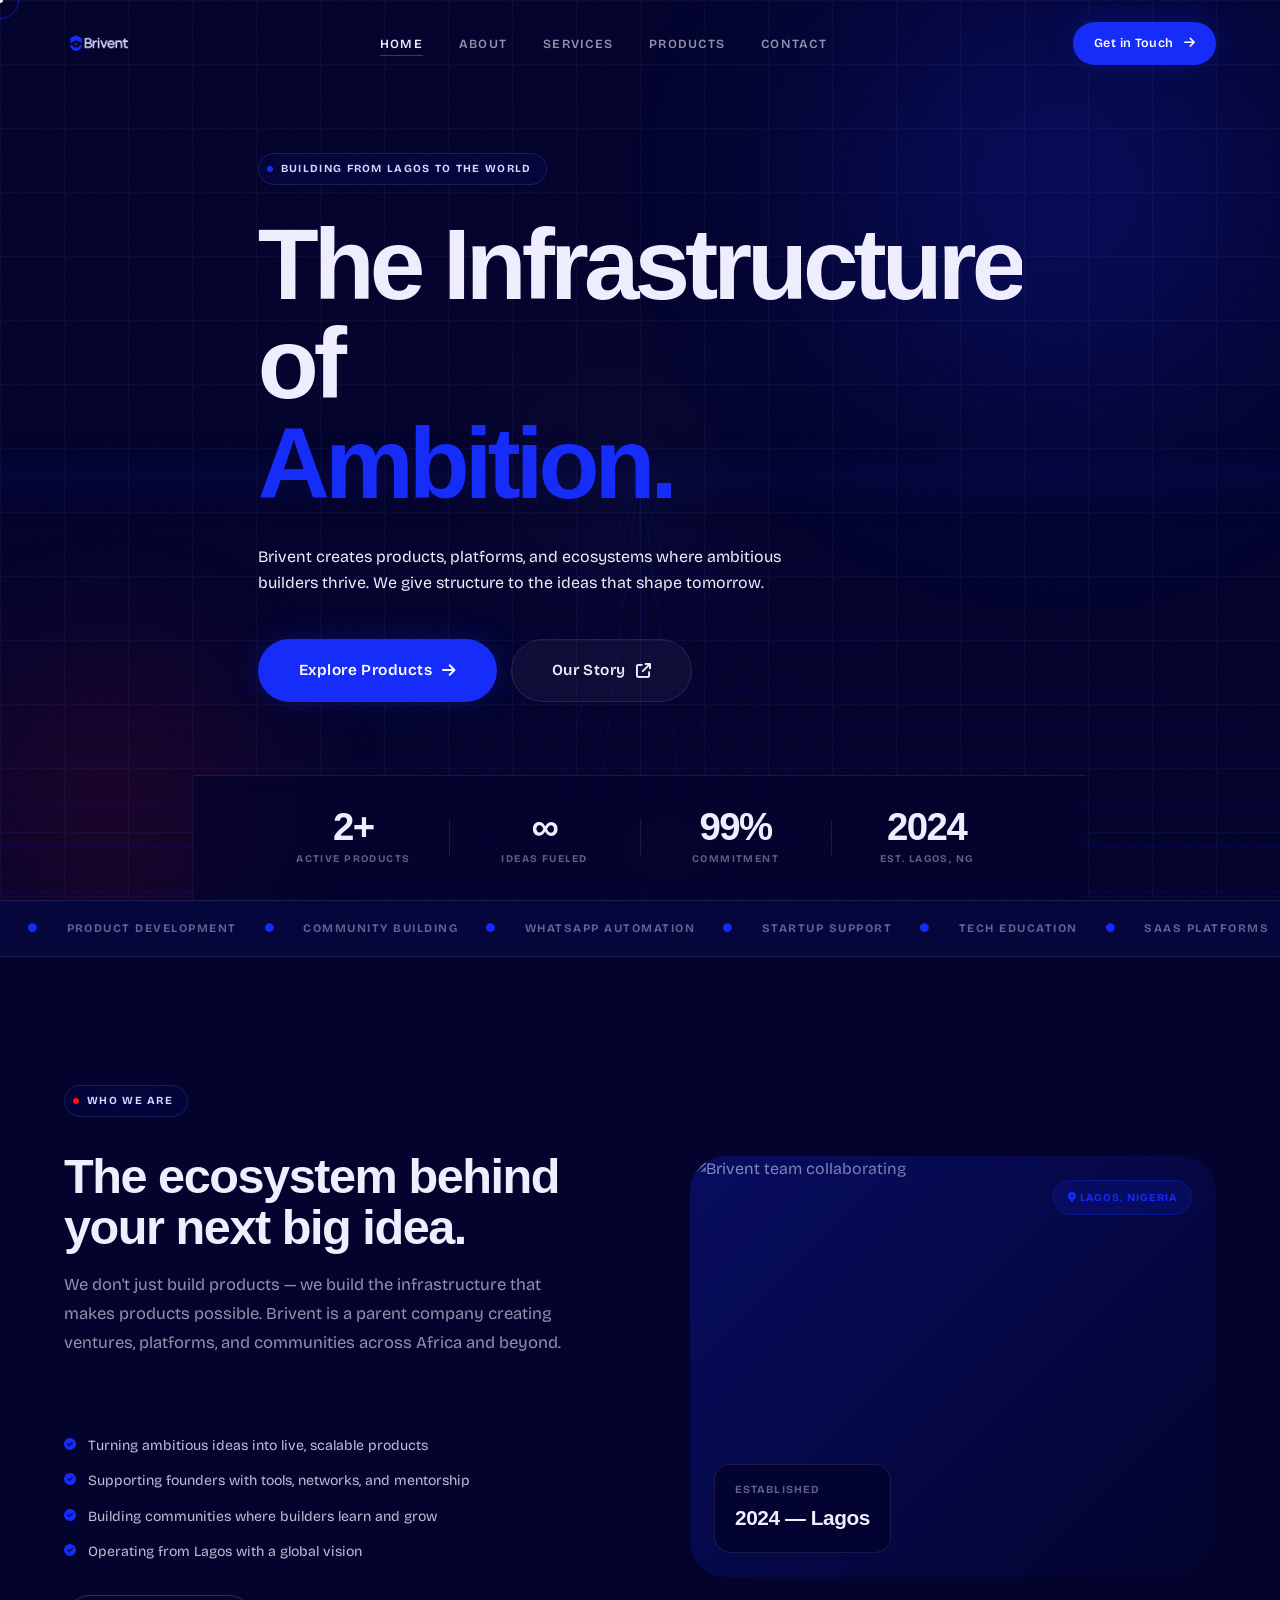
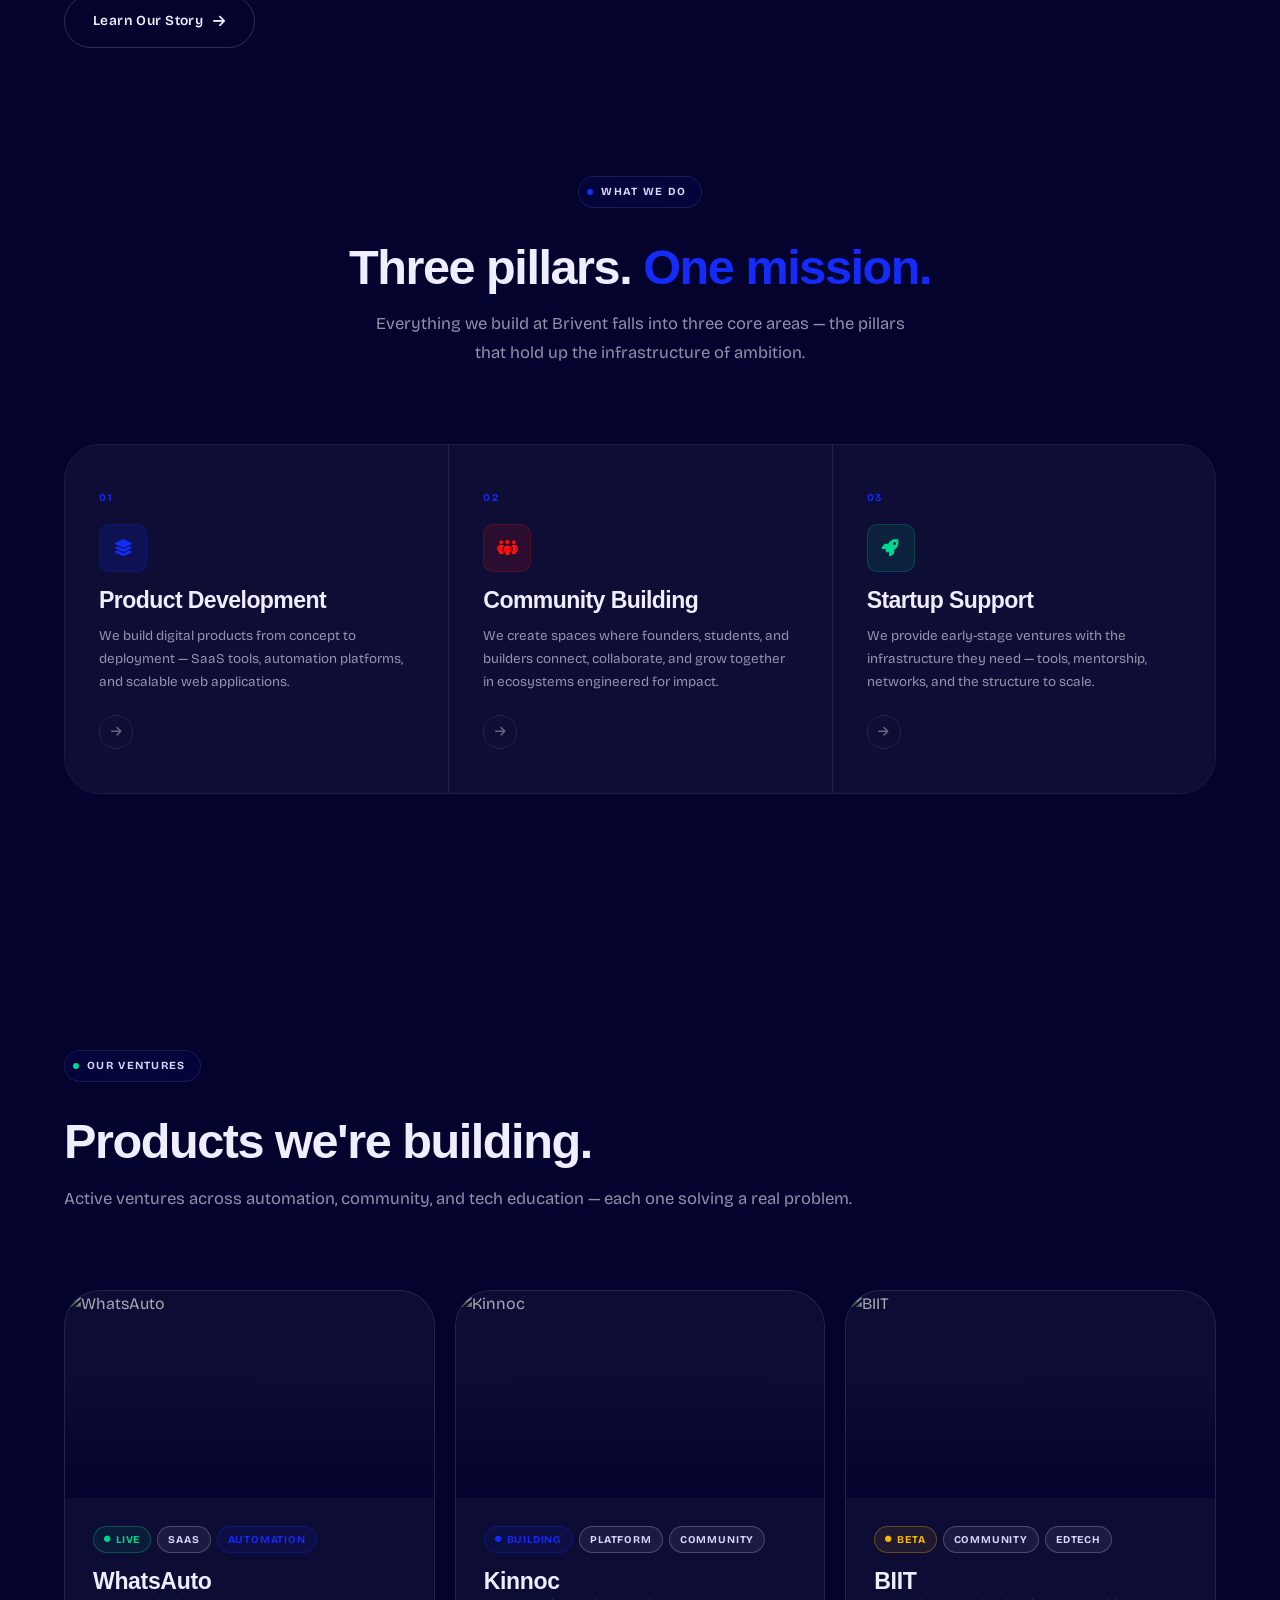
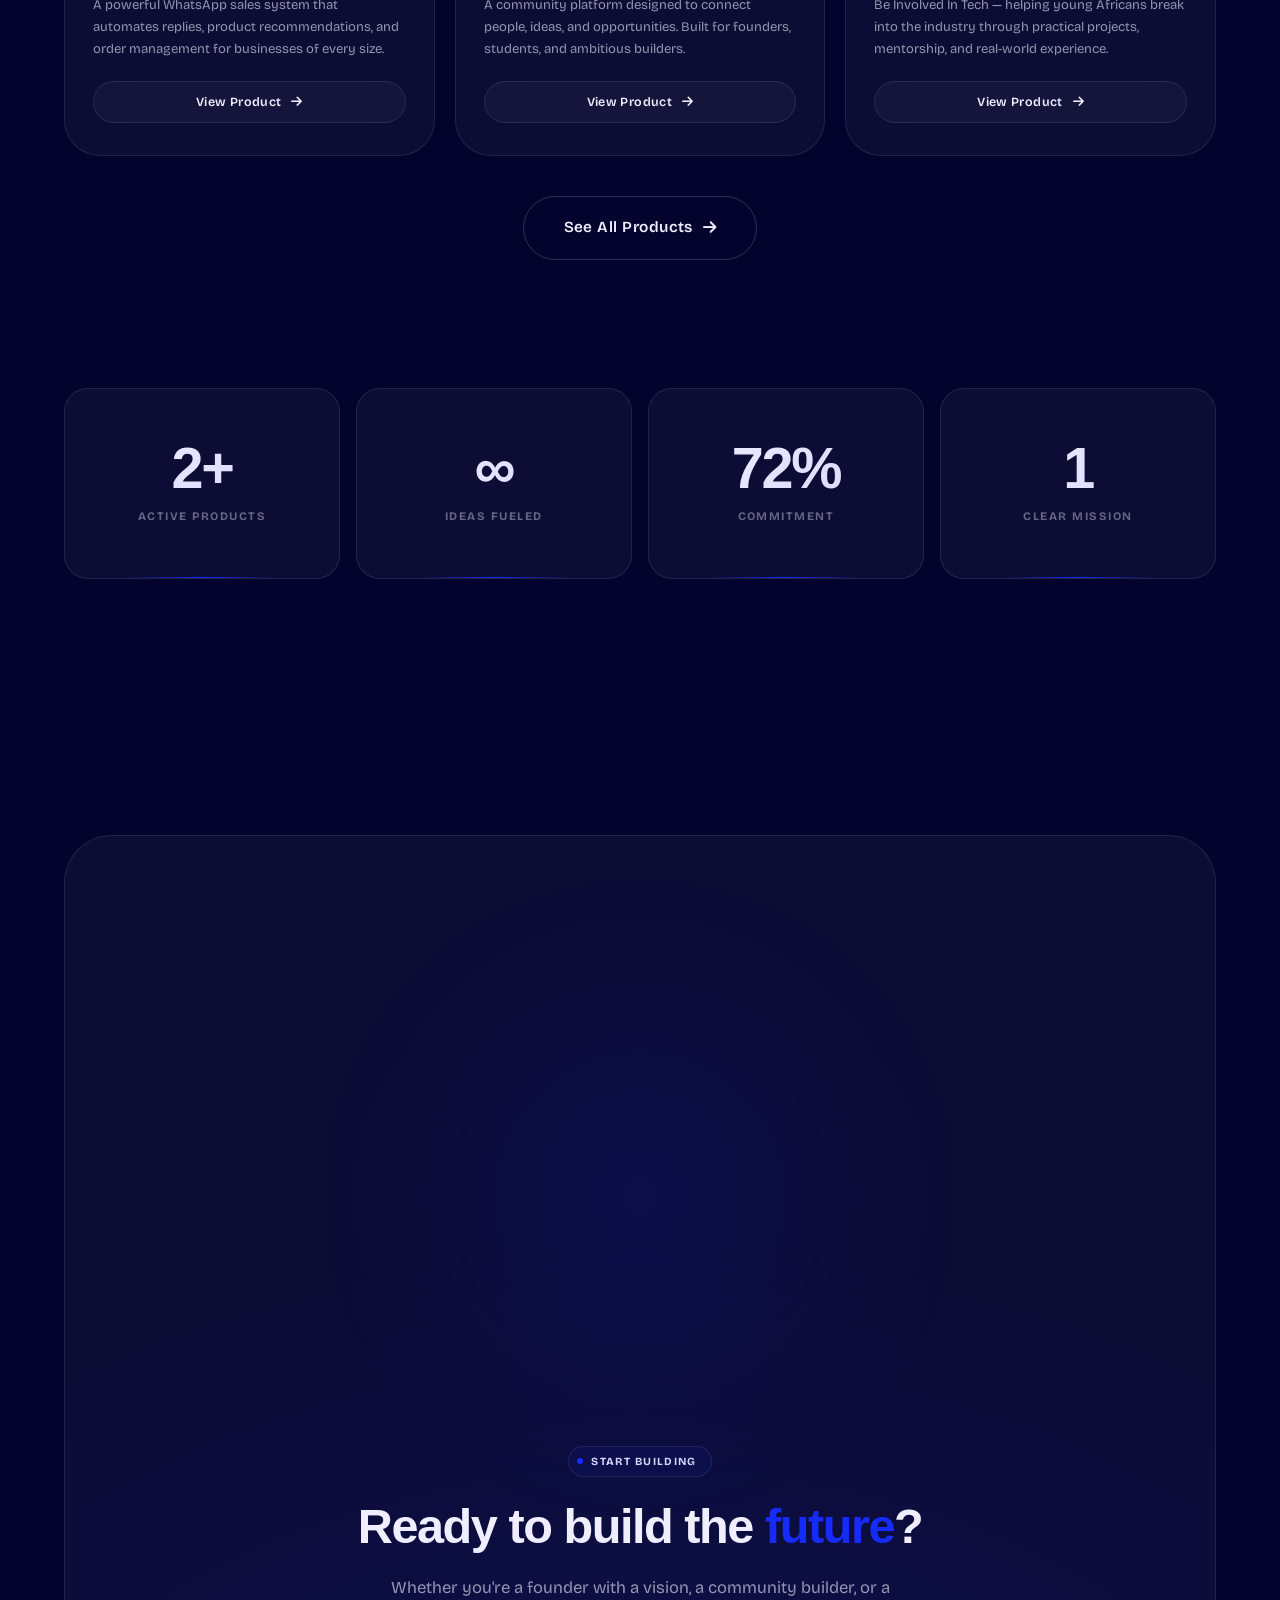
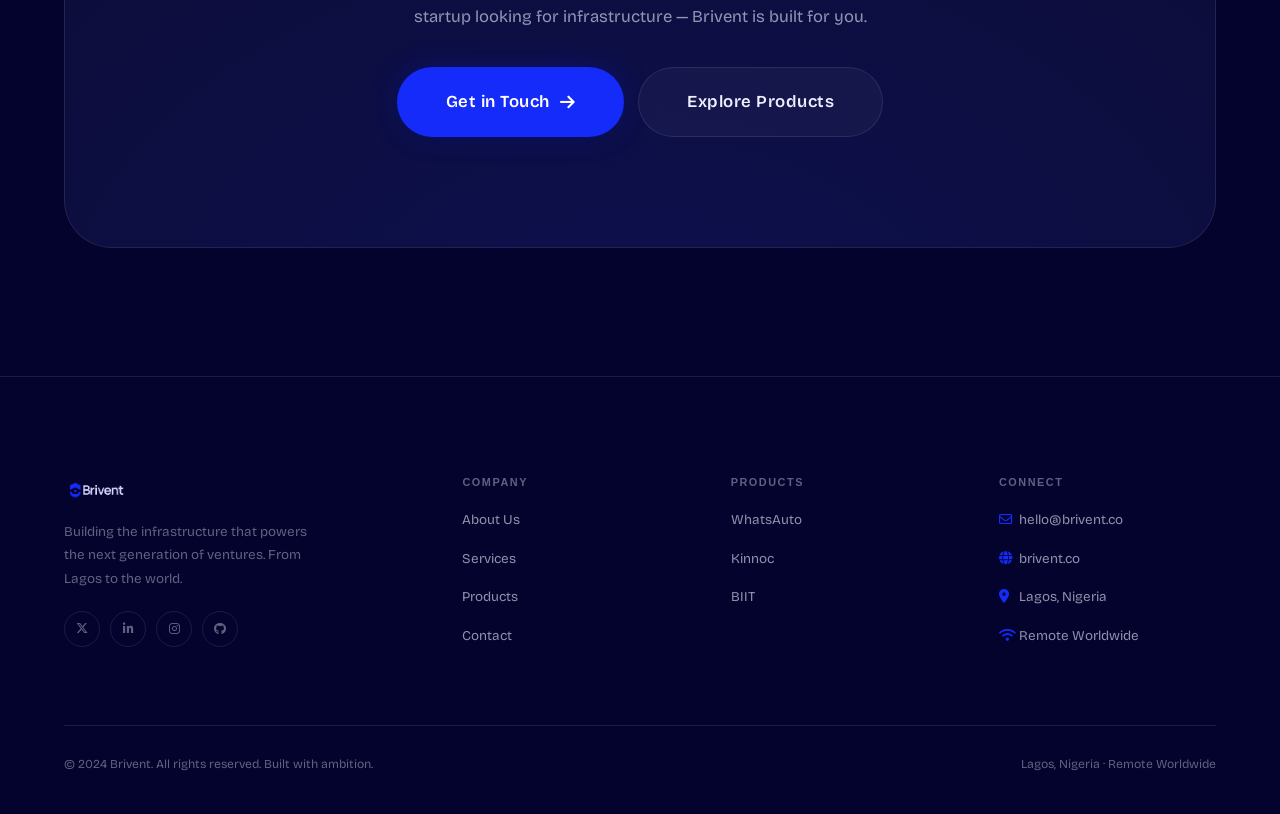
==== index.html @ dfccae7b "first commit" ====
<!DOCTYPE html>
<html lang="en">
<head>
  <meta charset="UTF-8">
  <meta name="viewport" content="width=device-width, initial-scale=1.0">
  <title>Brivent — The Infrastructure of Ambition</title>
  <meta name="description" content="Brivent creates products, platforms, and ecosystems where ambitious builders thrive. From Lagos to the world.">
  <link rel="icon" href="favicon.jpg" type="image/jpeg">
  <link rel="apple-touch-icon" href="brivent.png">
  <link rel="preconnect" href="https://fonts.googleapis.com">
  <link rel="preconnect" href="https://fonts.gstatic.com" crossorigin>
  <link href="https://fonts.googleapis.com/css2?family=Clash+Display:wght@400;500;600;700&family=Bricolage+Grotesque:opsz,wght@12..96,300;400;500;600;700&display=swap" rel="stylesheet">
  <link rel="stylesheet" href="https://cdnjs.cloudflare.com/ajax/libs/font-awesome/6.5.1/css/all.min.css">
  <link rel="stylesheet" href="assets/css/style.css">
  <style>
    /* ── HERO ── */
    .hero {
      min-height: 100svh;
      padding-top: 100px;
      display: grid;
      grid-template-rows: 1fr auto;
      position: relative;
      overflow: hidden;
    }
    .hero__content {
      display: flex;
      flex-direction: column;
      justify-content: center;
      padding-top: 40px;
      padding-bottom: 60px;
      position: relative;
      z-index: 2;
      max-width: 920px;
    }
    .hero__eyebrow { margin-bottom: 30px; }
    .hero__title {
      font-size: clamp(3.2rem, 7.8vw, 9rem);
      font-weight: 700;
      letter-spacing: -.05em;
      line-height: 1.0;
      margin-bottom: 30px;
    }
    .hero__title .line { display: block; overflow: hidden; }
    .hero__title .line span {
      display: block;
      animation: line-in .9s cubic-bezier(.22,1,.36,1) both;
    }
    .hero__title .line:nth-child(1) span { animation-delay: .1s; }
    .hero__title .line:nth-child(2) span { animation-delay: .22s; }
    @keyframes line-in {
      from { transform: translateY(105%); opacity: 0; }
      to   { transform: translateY(0);    opacity: 1; }
    }
    .hero__sub {
      max-width: 540px;
      margin-bottom: 42px;
      animation: f-up .9s cubic-bezier(.22,1,.36,1) .45s both;
    }
    .hero__ctas {
      display: flex;
      align-items: center;
      gap: 14px;
      flex-wrap: wrap;
      animation: f-up .9s cubic-bezier(.22,1,.36,1) .58s both;
    }
    @keyframes f-up {
      from { opacity: 0; transform: translateY(26px); }
      to   { opacity: 1; transform: translateY(0); }
    }
    .hero__stats-bar {
      position: relative; z-index: 2;
      border-top: 1px solid var(--glass-border);
      background: rgba(3,3,45,.55);
      backdrop-filter: blur(22px);
      padding: 28px 0;
      animation: f-up .9s cubic-bezier(.22,1,.36,1) .72s both;
    }
    .h-stats { display: flex; align-items: stretch; }
    .h-stat {
      flex: 1; text-align: center;
      padding: 4px 20px;
      position: relative;
    }
    .h-stat + .h-stat::before {
      content:''; position:absolute; left:0; top:50%;
      transform:translateY(-50%);
      width:1px; height:38px;
      background: var(--glass-border);
    }
    .h-stat-val {
      font-family: var(--font-display);
      font-size: clamp(1.6rem, 3vw, 2.8rem);
      font-weight: 700; letter-spacing:-.04em; line-height:1;
      display: block; color: var(--white-c); margin-bottom:5px;
    }
    .h-stat-lbl {
      font-size:.64rem; letter-spacing:.14em;
      text-transform:uppercase; color:var(--white-40);
      font-weight:700; display:block;
    }
    .hero__scroll {
      position:absolute; bottom:40px; left:50%;
      transform:translateX(-50%);
      z-index:2;
      animation: f-up 1s .9s both;
    }
    /* About split */
    .abt-split {
      display:grid;
      grid-template-columns:1fr 1fr;
      gap:clamp(40px,8vw,100px);
      align-items:center;
    }
    .abt-img {
      position:relative; border-radius:var(--r-xl);
      overflow:hidden; aspect-ratio:4/3.2;
    }
    .abt-img img { width:100%;height:100%;object-fit:cover;filter:brightness(.7) saturate(.75); }
    .abt-img::before {
      content:''; position:absolute;inset:0;
      background:linear-gradient(135deg,rgba(21,43,249,.25),rgba(3,3,45,.5));
      z-index:1;
    }
    .abt-float-card {
      position:absolute;bottom:24px;left:24px;
      background:rgba(3,3,45,.85); backdrop-filter:blur(16px);
      border:1px solid var(--glass-border); border-radius:var(--r-md);
      padding:16px 20px; z-index:2; min-width:170px;
    }
    .abt-float-card p { font-size:.68rem;letter-spacing:.1em;text-transform:uppercase;color:var(--white-40);font-weight:700;margin-bottom:3px; }
    .abt-float-card span { font-family:var(--font-display);font-size:1.3rem;font-weight:700;letter-spacing:-.02em; }
    .abt-tag {
      position:absolute;top:24px;right:24px;
      background:rgba(21,43,249,.14); border:1px solid rgba(21,43,249,.28);
      border-radius:var(--r-pill); padding:8px 14px; z-index:2;
      font-size:.66rem;font-weight:700;letter-spacing:.1em;text-transform:uppercase;
      color:var(--persian); backdrop-filter:blur(12px);
    }
    /* Services strip */
    .svc-strip {
      display:grid;grid-template-columns:repeat(3,1fr);
      border:1px solid var(--glass-border); border-radius:var(--r-xl); overflow:hidden;
    }
    .svc-tile {
      padding:clamp(28px,4vw,44px) clamp(22px,3vw,34px);
      background:var(--glass-w); position:relative;
      transition:background var(--t-med); overflow:hidden;
    }
    .svc-tile + .svc-tile { border-left:1px solid var(--glass-border); }
    .svc-tile:hover { background:rgba(21,43,249,.06); }
    .svc-tile__n {
      font-size:.65rem;font-weight:700;letter-spacing:.15em;text-transform:uppercase;
      color:var(--persian); margin-bottom:18px; display:block;
    }
    .svc-tile h3 { font-size:clamp(1.1rem,1.8vw,1.5rem); margin-bottom:12px; }
    .svc-tile p  { font-size:.84rem;color:var(--white-60);line-height:1.7; }
    .svc-arr {
      display:inline-flex; align-items:center; justify-content:center;
      width:34px;height:34px; border-radius:50%;
      border:1px solid var(--glass-border); color:var(--white-40);
      font-size:.75rem; margin-top:22px;
      transition:all var(--t-med) var(--ease);
    }
    .svc-tile:hover .svc-arr { border-color:var(--persian);color:var(--persian);transform:rotate(-45deg); }
    /* Products grid */
    .prod-grid { display:grid;grid-template-columns:repeat(3,1fr);gap:20px; }
    /* Numbers */
    .nums-row { display:grid;grid-template-columns:repeat(4,1fr);gap:16px; }
    /* CTA wrap */
    .cta-box {
      text-align:center;
      padding:clamp(60px,9vw,110px) clamp(20px,5vw,60px);
      border-radius:var(--r-2xl);
      background:var(--glass-w); border:1px solid var(--glass-border);
      position:relative; overflow:hidden;
    }
    .cta-box::before {
      content:''; position:absolute;inset:0;
      background:radial-gradient(ellipse 90% 70% at 50% 110%,rgba(21,43,249,.13),transparent);
      z-index:0;
    }
    .cta-box > * { position:relative;z-index:1; }
    .cta-btns { display:flex;align-items:center;justify-content:center;gap:14px;flex-wrap:wrap;margin-top:36px; }
    @media (max-width:1024px){
      .abt-split{grid-template-columns:1fr}
      .svc-strip{grid-template-columns:1fr;border-radius:var(--r-lg)}
      .svc-tile+.svc-tile{border-left:none;border-top:1px solid var(--glass-border)}
      .prod-grid{grid-template-columns:1fr}
      .nums-row{grid-template-columns:repeat(2,1fr)}
    }
    @media (max-width:768px){
      .h-stats{flex-wrap:wrap;gap:20px}
      .h-stat{flex:1 0 40%}
      .h-stat+.h-stat::before{display:none}
    }
    @media (max-width:480px){
      .nums-row{grid-template-columns:1fr}
    }
  </style>
</head>
<body>

<div class="cur-dot" id="curDot"></div>
<div class="cur-ring" id="curRing"></div>

<div class="loader" id="loader">
  <div class="loader__logo"><img src="brivent.png" alt="Brivent"></div>
  <div class="loader__bar"></div>
</div>

<!-- NAV -->
<nav class="nav" id="nav">
  <div class="container">
    <div class="nav__inner">
      <a href="index.html" class="nav__logo"><img src="brivent.png" alt="Brivent"></a>
      <ul class="nav__links">
        <li><a href="index.html"    class="nav__link">Home</a></li>
        <li><a href="about.html"    class="nav__link">About</a></li>
        <li><a href="services.html" class="nav__link">Services</a></li>
        <li><a href="products.html" class="nav__link">Products</a></li>
        <li><a href="contact.html"  class="nav__link">Contact</a></li>
      </ul>
      <div class="nav__actions">
        <a href="contact.html" class="btn btn-primary btn-sm" data-mag>Get in Touch <i class="fa-solid fa-arrow-right"></i></a>
        <button class="nav__burger" id="burger" aria-label="Open menu"><span></span><span></span><span></span></button>
      </div>
    </div>
  </div>
</nav>

<!-- MOBILE MENU -->
<div class="m-menu" id="mMenu">
  <ul class="m-menu__links">
    <li><a href="index.html"    class="m-menu__link">Home</a></li>
    <li><a href="about.html"    class="m-menu__link">About</a></li>
    <li><a href="services.html" class="m-menu__link">Services</a></li>
    <li><a href="products.html" class="m-menu__link">Products</a></li>
    <li><a href="contact.html"  class="m-menu__link">Contact</a></li>
  </ul>
  <p class="m-menu__foot">&copy; 2024 Brivent &mdash; Lagos, Nigeria</p>
</div>

<!-- ══ HERO ══ -->
<section class="hero">
  <canvas id="gridCanvas" class="hero__canvas" aria-hidden="true"></canvas>
  <div class="orb orb-blue"  style="width:700px;height:700px;top:-18%;right:-10%;opacity:.6" aria-hidden="true"></div>
  <div class="orb orb-red"   style="width:420px;height:420px;bottom:-12%;left:-8%;opacity:.45" aria-hidden="true"></div>
  <div class="orb orb-chalk" style="width:260px;height:260px;top:38%;left:38%;opacity:.35" aria-hidden="true"></div>
  <div class="grid-ovr" aria-hidden="true"></div>

  <div class="container hero__content">
    <div class="hero__eyebrow">
      <span class="badge"><span class="bdot"></span> Building From Lagos to the World</span>
    </div>
    <h1 class="hero__title">
      <span class="line"><span>The Infrastructure</span></span>
      <span class="line"><span>of <span style="color:var(--persian)">Ambition.</span></span></span>
    </h1>
    <p class="body-lg hero__sub">
      Brivent creates products, platforms, and ecosystems where ambitious builders thrive. We give structure to the ideas that shape tomorrow.
    </p>
    <div class="hero__ctas">
      <a href="products.html" class="btn btn-primary btn-lg" data-mag>Explore Products <i class="fa-solid fa-arrow-right"></i></a>
      <a href="about.html"    class="btn btn-glass btn-lg"   data-mag>Our Story <i class="fa-solid fa-arrow-up-right-from-square"></i></a>
    </div>
  </div>

  <div class="hero__scroll"><div class="scroll-ind"><span>Scroll</span><i class="fa-solid fa-arrow-down"></i></div></div>

  <div class="hero__stats-bar">
    <div class="container">
      <div class="h-stats">
        <div class="h-stat">
          <span class="h-stat-val" data-count="3" data-suffix="+">3+</span>
          <span class="h-stat-lbl">Active Products</span>
        </div>
        <div class="h-stat">
          <span class="h-stat-val">&infin;</span>
          <span class="h-stat-lbl">Ideas Fueled</span>
        </div>
        <div class="h-stat">
          <span class="h-stat-val" data-count="100" data-suffix="%">100%</span>
          <span class="h-stat-lbl">Commitment</span>
        </div>
        <div class="h-stat">
          <span class="h-stat-val">2024</span>
          <span class="h-stat-lbl">Est. Lagos, NG</span>
        </div>
      </div>
    </div>
  </div>
</section>

<!-- ══ MARQUEE ══ -->
<div class="marquee" aria-hidden="true">
  <div class="marquee__track">
    <div class="marquee__item"><i class="fa-solid fa-circle"></i> Product Development <i class="fa-solid fa-circle"></i> Community Building <i class="fa-solid fa-circle"></i> WhatsApp Automation <i class="fa-solid fa-circle"></i> Startup Support <i class="fa-solid fa-circle"></i> Tech Education <i class="fa-solid fa-circle"></i> SaaS Platforms <i class="fa-solid fa-circle"></i> Ecosystem Design <i class="fa-solid fa-circle"></i> African Innovation <i class="fa-solid fa-circle"></i> Scalable Systems</div>
    <div class="marquee__item"><i class="fa-solid fa-circle"></i> Product Development <i class="fa-solid fa-circle"></i> Community Building <i class="fa-solid fa-circle"></i> WhatsApp Automation <i class="fa-solid fa-circle"></i> Startup Support <i class="fa-solid fa-circle"></i> Tech Education <i class="fa-solid fa-circle"></i> SaaS Platforms <i class="fa-solid fa-circle"></i> Ecosystem Design <i class="fa-solid fa-circle"></i> African Innovation <i class="fa-solid fa-circle"></i> Scalable Systems</div>
  </div>
</div>

<!-- ══ ABOUT TEASER ══ -->
<section class="sec">
  <div class="container">
    <div class="abt-split">
      <div>
        <div class="sec-hd" data-reveal="up">
          <span class="badge"><span class="bdot red"></span> Who We Are</span>
          <h2 class="d-md mt-16">The ecosystem behind your next big idea.</h2>
          <p class="lead mt-16">We don't just build products — we build the infrastructure that makes products possible. Brivent is a parent company creating ventures, platforms, and communities across Africa and beyond.</p>
        </div>
        <ul class="checklist" data-reveal="up" data-d="2">
          <li><i class="fa-solid fa-circle-check"></i> Turning ambitious ideas into live, scalable products</li>
          <li><i class="fa-solid fa-circle-check"></i> Supporting founders with tools, networks, and mentorship</li>
          <li><i class="fa-solid fa-circle-check"></i> Building communities where builders learn and grow</li>
          <li><i class="fa-solid fa-circle-check"></i> Operating from Lagos with a global vision</li>
        </ul>
        <div class="mt-32" data-reveal="up" data-d="3">
          <a href="about.html" class="btn btn-outline" data-mag>Learn Our Story <i class="fa-solid fa-arrow-right"></i></a>
        </div>
      </div>
      <div class="abt-img" data-reveal="left" data-d="2">
        <img src="https://images.unsplash.com/photo-1522071820081-009f0129c71c?w=900&q=80" alt="Brivent team collaborating" loading="lazy">
        <div class="abt-float-card">
          <p>Established</p>
          <span>2024 &mdash; Lagos</span>
        </div>
        <div class="abt-tag"><i class="fa-solid fa-location-dot"></i> Lagos, Nigeria</div>
      </div>
    </div>
  </div>
</section>

<!-- ══ SERVICES ══ -->
<section class="sec" style="padding-top:0">
  <div class="container">
    <div class="sec-hd ctr" data-reveal="up">
      <span class="badge"><span class="bdot"></span> What We Do</span>
      <h2 class="d-md mt-16">Three pillars. <span class="text-blue">One mission.</span></h2>
      <p class="lead mt-16">Everything we build at Brivent falls into three core areas — the pillars that hold up the infrastructure of ambition.</p>
    </div>
    <div class="svc-strip" data-reveal="up" data-d="2">
      <div class="svc-tile">
        <span class="svc-tile__n">01</span>
        <div class="card-ico mb-16"><i class="fa-solid fa-layer-group"></i></div>
        <h3>Product Development</h3>
        <p>We build digital products from concept to deployment — SaaS tools, automation platforms, and scalable web applications.</p>
        <a href="services.html" class="svc-arr" aria-label="Product Development"><i class="fa-solid fa-arrow-right"></i></a>
      </div>
      <div class="svc-tile">
        <span class="svc-tile__n">02</span>
        <div class="card-ico red mb-16"><i class="fa-solid fa-people-group"></i></div>
        <h3>Community Building</h3>
        <p>We create spaces where founders, students, and builders connect, collaborate, and grow together in ecosystems engineered for impact.</p>
        <a href="services.html" class="svc-arr" aria-label="Community Building"><i class="fa-solid fa-arrow-right"></i></a>
      </div>
      <div class="svc-tile">
        <span class="svc-tile__n">03</span>
        <div class="card-ico green mb-16"><i class="fa-solid fa-rocket"></i></div>
        <h3>Startup Support</h3>
        <p>We provide early-stage ventures with the infrastructure they need — tools, mentorship, networks, and the structure to scale.</p>
        <a href="services.html" class="svc-arr" aria-label="Startup Support"><i class="fa-solid fa-arrow-right"></i></a>
      </div>
    </div>
  </div>
</section>

<!-- ══ PRODUCTS ══ -->
<section class="sec">
  <div class="container">
    <div class="sec-hd" data-reveal="up">
      <span class="badge"><span class="bdot green"></span> Our Ventures</span>
      <h2 class="d-md mt-16">Products we're building.</h2>
      <p class="lead mt-16">Active ventures across automation, community, and tech education — each one solving a real problem.</p>
    </div>
    <div class="prod-grid">
      <div class="p-card" data-reveal="up" data-d="1" data-tilt>
        <div class="p-card__inner">
          <div class="p-card__img">
            <img src="https://images.unsplash.com/photo-1611746872915-64382b5c76da?w=800&q=80" alt="WhatsAuto" loading="lazy">
          </div>
          <div class="p-card__body">
            <div class="tags mb-16">
              <span class="tag tag-green"><i class="fa-solid fa-circle" style="font-size:.4rem"></i> Live</span>
              <span class="tag tag-chalk">SaaS</span>
              <span class="tag tag-blue">Automation</span>
            </div>
            <h3 class="d-xs mb-12">WhatsAuto</h3>
            <p class="small" style="color:var(--white-60);line-height:1.7;">A powerful WhatsApp sales system that automates replies, product recommendations, and order management for businesses of every size.</p>
            <a href="products.html" class="btn btn-glass btn-sm mt-20" style="width:100%;justify-content:center">View Product <i class="fa-solid fa-arrow-right"></i></a>
          </div>
        </div>
      </div>
      <div class="p-card" data-reveal="up" data-d="2" data-tilt>
        <div class="p-card__inner">
          <div class="p-card__img">
            <img src="https://images.unsplash.com/photo-1529156069898-49953e39b3ac?w=800&q=80" alt="Kinnoc" loading="lazy">
          </div>
          <div class="p-card__body">
            <div class="tags mb-16">
              <span class="tag tag-blue"><i class="fa-solid fa-circle" style="font-size:.4rem"></i> Building</span>
              <span class="tag tag-chalk">Platform</span>
              <span class="tag tag-chalk">Community</span>
            </div>
            <h3 class="d-xs mb-12">Kinnoc</h3>
            <p class="small" style="color:var(--white-60);line-height:1.7;">A community platform designed to connect people, ideas, and opportunities. Built for founders, students, and ambitious builders.</p>
            <a href="products.html" class="btn btn-glass btn-sm mt-20" style="width:100%;justify-content:center">View Product <i class="fa-solid fa-arrow-right"></i></a>
          </div>
        </div>
      </div>
      <div class="p-card" data-reveal="up" data-d="3" data-tilt>
        <div class="p-card__inner">
          <div class="p-card__img">
            <img src="https://images.unsplash.com/photo-1517245386807-bb43f82c33c4?w=800&q=80" alt="BIIT" loading="lazy">
          </div>
          <div class="p-card__body">
            <div class="tags mb-16">
              <span class="tag tag-amber"><i class="fa-solid fa-circle" style="font-size:.4rem"></i> Beta</span>
              <span class="tag tag-chalk">Community</span>
              <span class="tag tag-chalk">EdTech</span>
            </div>
            <h3 class="d-xs mb-12">BIIT</h3>
            <p class="small" style="color:var(--white-60);line-height:1.7;">Be Involved In Tech — helping young Africans break into the industry through practical projects, mentorship, and real-world experience.</p>
            <a href="products.html" class="btn btn-glass btn-sm mt-20" style="width:100%;justify-content:center">View Product <i class="fa-solid fa-arrow-right"></i></a>
          </div>
        </div>
      </div>
    </div>
    <div class="text-center mt-40" data-reveal="up">
      <a href="products.html" class="btn btn-outline btn-lg" data-mag>See All Products <i class="fa-solid fa-arrow-right"></i></a>
    </div>
  </div>
</section>

<!-- ══ NUMBERS ══ -->
<section class="sec" style="padding-top:0">
  <div class="container">
    <div class="nums-row">
      <div class="stat-card" data-reveal="up" data-d="1"><div class="stat-val" data-count="3" data-suffix="+">3+</div><div class="stat-lbl">Active Products</div></div>
      <div class="stat-card" data-reveal="up" data-d="2"><div class="stat-val">&infin;</div><div class="stat-lbl">Ideas Fueled</div></div>
      <div class="stat-card" data-reveal="up" data-d="3"><div class="stat-val" data-count="100" data-suffix="%">100%</div><div class="stat-lbl">Commitment</div></div>
      <div class="stat-card" data-reveal="up" data-d="4"><div class="stat-val">1</div><div class="stat-lbl">Clear Mission</div></div>
    </div>
  </div>
</section>

<!-- ══ CTA ══ -->
<section class="sec">
  <div class="container">
    <div class="cta-box" data-reveal="scale">
      <div class="orb orb-blue" style="width:500px;height:500px;top:-60%;left:50%;transform:translateX(-50%);opacity:.35" aria-hidden="true"></div>
      <span class="badge" style="margin-bottom:24px"><span class="bdot"></span> Start Building</span>
      <h2 class="d-md" style="margin-bottom:20px">Ready to build the <span class="text-blue">future</span>?</h2>
      <p class="lead" style="max-width:500px;margin:0 auto">Whether you're a founder with a vision, a community builder, or a startup looking for infrastructure — Brivent is built for you.</p>
      <div class="cta-btns">
        <a href="contact.html" class="btn btn-primary btn-xl" data-mag>Get in Touch <i class="fa-solid fa-arrow-right"></i></a>
        <a href="products.html" class="btn btn-glass btn-xl" data-mag>Explore Products</a>
      </div>
    </div>
  </div>
</section>

<!-- ══ FOOTER ══ -->
<footer class="footer">
  <div class="container">
    <div class="footer__grid">
      <div class="footer__brand">
        <img src="brivent.png" alt="Brivent">
        <p>Building the infrastructure that powers the next generation of ventures. From Lagos to the world.</p>
        <div class="footer__socials">
          <a href="#" class="soc-btn" aria-label="X"><i class="fa-brands fa-x-twitter"></i></a>
          <a href="#" class="soc-btn" aria-label="LinkedIn"><i class="fa-brands fa-linkedin-in"></i></a>
          <a href="#" class="soc-btn" aria-label="Instagram"><i class="fa-brands fa-instagram"></i></a>
          <a href="#" class="soc-btn" aria-label="GitHub"><i class="fa-brands fa-github"></i></a>
        </div>
      </div>
      <div class="footer__col">
        <h6>Company</h6>
        <ul class="footer__links">
          <li><a href="about.html">About Us</a></li>
          <li><a href="services.html">Services</a></li>
          <li><a href="products.html">Products</a></li>
          <li><a href="contact.html">Contact</a></li>
        </ul>
      </div>
      <div class="footer__col">
        <h6>Products</h6>
        <ul class="footer__links">
          <li><a href="products.html">WhatsAuto</a></li>
          <li><a href="products.html">Kinnoc</a></li>
          <li><a href="products.html">BIIT</a></li>
        </ul>
      </div>
      <div class="footer__col">
        <h6>Connect</h6>
        <ul class="footer__links">
          <li><a href="mailto:hello@brivent.co"><i class="fa-regular fa-envelope" style="width:14px;color:var(--persian)"></i>&nbsp; hello@brivent.co</a></li>
          <li><a href="#"><i class="fa-solid fa-globe" style="width:14px;color:var(--persian)"></i>&nbsp; brivent.co</a></li>
          <li><a href="#"><i class="fa-solid fa-location-dot" style="width:14px;color:var(--persian)"></i>&nbsp; Lagos, Nigeria</a></li>
          <li><a href="#"><i class="fa-solid fa-wifi" style="width:14px;color:var(--persian)"></i>&nbsp; Remote Worldwide</a></li>
        </ul>
      </div>
    </div>
    <div class="footer__bar">
      <p>&copy; 2024 Brivent. All rights reserved. Built with ambition.</p>
      <p>Lagos, Nigeria &middot; Remote Worldwide</p>
    </div>
  </div>
</footer>

<script src="assets/js/main.js"></script>
</body>
</html>
---- assets/css/style.css ----
/* ═══════════════════════════════════════════════════
   BRIVENT — GLOBAL STYLESHEET
   The Infrastructure of Ambition
═══════════════════════════════════════════════════ */

/* ─── RESET ─── */
*, *::before, *::after { box-sizing: border-box; margin: 0; padding: 0; }
html { scroll-behavior: smooth; font-size: 16px; }
img { max-width: 100%; display: block; }
a { text-decoration: none; color: inherit; }
button { border: none; background: none; cursor: pointer; font-family: inherit; }
ul { list-style: none; }
input, textarea, select { font-family: inherit; }

/* ─── DESIGN TOKENS ─── */
:root {
  --deep:          #03032d;
  --deep-2:        #06053d;
  --deep-3:        #0a0850;
  --persian:       #152bf9;
  --persian-dim:   rgba(21,43,249,.15);
  --persian-glow:  rgba(21,43,249,.35);
  --flamingo:      #ff110b;
  --flamingo-dim:  rgba(255,17,11,.12);
  --chalk:         #d7d7ff;
  --white-c:       #efeeff;
  --white-80:      rgba(239,238,255,.80);
  --white-60:      rgba(239,238,255,.60);
  --white-40:      rgba(239,238,255,.40);
  --white-20:      rgba(239,238,255,.20);
  --white-10:      rgba(239,238,255,.10);
  --white-06:      rgba(239,238,255,.06);
  --white-03:      rgba(239,238,255,.03);
  --glass-b:       rgba(21,43,249,.07);
  --glass-w:       rgba(239,238,255,.04);
  --glass-border:  rgba(215,215,255,.11);
  --glass-border-2:rgba(215,215,255,.20);

  --font-display: 'Clash Display', sans-serif;
  --font-body:    'Bricolage Grotesque', sans-serif;

  --sec: clamp(80px, 10vw, 140px);
  --wrap: 1380px;
  --pad: clamp(20px, 5vw, 64px);

  --r-xs: 6px;
  --r-sm: 10px;
  --r-md: 16px;
  --r-lg: 24px;
  --r-xl: 36px;
  --r-2xl: 48px;
  --r-pill: 999px;

  --ease: cubic-bezier(.22,1,.36,1);
  --ease-io: cubic-bezier(.65,0,.35,1);
  --t-fast: .18s;
  --t-med:  .38s;
  --t-slow: .65s;
  --t-xl:   1.0s;
}

/* ─── BASE ─── */
body {
  background: var(--deep);
  color: var(--white-c);
  font-family: var(--font-body);
  line-height: 1.65;
  overflow-x: hidden;
  -webkit-font-smoothing: antialiased;
  -moz-osx-font-smoothing: grayscale;
}

/* Noise texture overlay */
body::after {
  content: '';
  position: fixed;
  inset: 0;
  background-image: url("data:image/svg+xml,%3Csvg viewBox='0 0 512 512' xmlns='http://www.w3.org/2000/svg'%3E%3Cfilter id='n'%3E%3CfeTurbulence type='fractalNoise' baseFrequency='0.75' numOctaves='4' stitchTiles='stitch'/%3E%3C/filter%3E%3Crect width='100%25' height='100%25' filter='url(%23n)'/%3E%3C/svg%3E");
  opacity: .022;
  pointer-events: none;
  z-index: 9998;
}

/* ─── SCROLLBAR ─── */
::-webkit-scrollbar { width: 3px; }
::-webkit-scrollbar-track { background: var(--deep); }
::-webkit-scrollbar-thumb { background: var(--persian); border-radius: 2px; }

/* ─── SELECTION ─── */
::selection { background: var(--persian); color: #fff; }

/* ─── CONTAINER ─── */
.container { max-width: var(--wrap); margin: 0 auto; padding: 0 var(--pad); }

/* ─── TYPOGRAPHY ─── */
h1, h2, h3, h4, h5, h6 {
  font-family: var(--font-display);
  font-weight: 600;
  line-height: 1.06;
  letter-spacing: -.025em;
}
.d-xl  { font-size: clamp(3.4rem, 7.5vw, 9rem);  letter-spacing: -.045em; line-height: 1.0; }
.d-lg  { font-size: clamp(2.8rem, 5.5vw, 6.5rem); letter-spacing: -.04em; }
.d-md  { font-size: clamp(2rem, 3.8vw, 4.2rem);   letter-spacing: -.03em; }
.d-sm  { font-size: clamp(1.5rem, 2.5vw, 2.5rem); letter-spacing: -.02em; }
.d-xs  { font-size: clamp(1.2rem, 1.8vw, 1.8rem); letter-spacing: -.015em; }

.lead  { font-size: clamp(.95rem, 1.3vw, 1.15rem); color: var(--white-60); line-height: 1.75; font-weight: 400; }
.small { font-size: .82rem; }
.caption { font-size: .7rem; letter-spacing: .13em; text-transform: uppercase; font-weight: 700; }

.text-blue   { color: var(--persian); }
.text-red    { color: var(--flamingo); }
.text-chalk  { color: var(--chalk); }
.text-muted  { color: var(--white-40); }
.text-center { text-align: center; }
.font-display { font-family: var(--font-display); }

/* Gradient text */
.grad-text {
  background: linear-gradient(135deg, var(--white-c) 0%, var(--chalk) 50%, rgba(21,43,249,.9) 100%);
  -webkit-background-clip: text;
  -webkit-text-fill-color: transparent;
  background-clip: text;
}

/* ─── BADGE ─── */
.badge {
  display: inline-flex;
  align-items: center;
  gap: 8px;
  padding: 6px 14px 6px 8px;
  border-radius: var(--r-pill);
  border: 1px solid var(--glass-border);
  background: var(--glass-b);
  backdrop-filter: blur(16px);
  font-size: .68rem;
  font-weight: 700;
  letter-spacing: .12em;
  text-transform: uppercase;
  color: var(--chalk);
}
.bdot {
  width: 6px; height: 6px;
  border-radius: 50%;
  background: var(--persian);
  animation: blink 2.2s ease infinite;
  flex-shrink: 0;
}
.bdot.red   { background: var(--flamingo); }
.bdot.green { background: #00d68f; }
.bdot.amber { background: #ffb800; }
@keyframes blink {
  0%,100% { opacity:1; transform:scale(1); }
  50%     { opacity:.4; transform:scale(.6); }
}

/* ─── BUTTONS ─── */
.btn {
  display: inline-flex;
  align-items: center;
  gap: 10px;
  padding: 14px 28px;
  border-radius: var(--r-pill);
  font-size: .86rem;
  font-weight: 600;
  letter-spacing: .03em;
  transition: transform var(--t-med) var(--ease), box-shadow var(--t-med) var(--ease), background var(--t-med), border-color var(--t-med);
  cursor: pointer;
  position: relative;
  overflow: hidden;
  white-space: nowrap;
  font-family: var(--font-body);
}
.btn::after {
  content: '';
  position: absolute;
  inset: 0;
  background: linear-gradient(135deg, rgba(255,255,255,.12) 0%, transparent 60%);
  opacity: 0;
  transition: opacity var(--t-med);
}
.btn:hover::after { opacity: 1; }
.btn:hover { transform: translateY(-2px); }
.btn:active { transform: translateY(0) scale(.98); }

.btn-primary {
  background: var(--persian);
  color: #fff;
  border: 1px solid transparent;
  box-shadow: 0 0 28px rgba(21,43,249,.28), 0 4px 20px rgba(0,0,0,.3);
}
.btn-primary:hover { box-shadow: 0 0 50px rgba(21,43,249,.5), 0 8px 32px rgba(21,43,249,.25); }

.btn-glass {
  background: var(--glass-w);
  color: var(--white-c);
  border: 1px solid var(--glass-border);
  backdrop-filter: blur(16px);
}
.btn-glass:hover { border-color: var(--glass-border-2); background: var(--white-06); }

.btn-outline {
  background: transparent;
  color: var(--white-c);
  border: 1px solid var(--glass-border-2);
}
.btn-outline:hover { background: var(--white-06); border-color: rgba(215,215,255,.35); }

.btn-red {
  background: var(--flamingo);
  color: #fff;
  border: 1px solid transparent;
  box-shadow: 0 0 28px rgba(255,17,11,.25);
}
.btn-red:hover { box-shadow: 0 0 50px rgba(255,17,11,.45); }

.btn-sm  { padding: 10px 20px; font-size: .78rem; }
.btn-lg  { padding: 18px 40px; font-size: .96rem; }
.btn-xl  { padding: 20px 48px; font-size: 1.05rem; }
.btn-ico { width: 46px; height: 46px; padding: 0; justify-content: center; border-radius: 50%; }

/* ─── NAV ─── */
.nav {
  position: fixed;
  top: 0; left: 0; right: 0;
  z-index: 1000;
  padding: 22px 0;
  transition: padding var(--t-med) var(--ease), background var(--t-med), border-color var(--t-med);
}
.nav.scrolled {
  padding: 12px 0;
  background: rgba(3,3,45,.88);
  backdrop-filter: blur(24px);
  border-bottom: 1px solid var(--glass-border);
}
.nav__inner {
  display: flex;
  align-items: center;
  justify-content: space-between;
  gap: 24px;
}
.nav__logo img { height: 28px; width: auto; display: block; }
.nav__links { display: flex; align-items: center; gap: 36px; }
.nav__link {
  font-size: .78rem;
  font-weight: 600;
  letter-spacing: .1em;
  text-transform: uppercase;
  color: var(--white-60);
  transition: color var(--t-fast);
  position: relative;
}
.nav__link::after {
  content: '';
  position: absolute;
  bottom: -5px; left: 0; right: 0;
  height: 1px;
  background: var(--persian);
  transform: scaleX(0);
  transform-origin: left;
  transition: transform var(--t-med) var(--ease);
}
.nav__link:hover,
.nav__link.active { color: var(--white-c); }
.nav__link:hover::after,
.nav__link.active::after { transform: scaleX(1); }
.nav__actions { display: flex; align-items: center; gap: 14px; flex-shrink: 0; }
.nav__burger {
  display: none;
  flex-direction: column;
  gap: 5px;
  width: 30px;
  cursor: pointer;
  padding: 3px;
  background: none;
  border: none;
}
.nav__burger span {
  display: block;
  height: 1.5px;
  background: var(--white-c);
  border-radius: 2px;
  transition: all var(--t-med) var(--ease);
}
.nav__burger.open span:nth-child(1) { transform: translateY(6.5px) rotate(45deg); }
.nav__burger.open span:nth-child(2) { opacity: 0; transform: scaleX(0); }
.nav__burger.open span:nth-child(3) { transform: translateY(-6.5px) rotate(-45deg); }

/* ─── MOBILE MENU ─── */
.m-menu {
  position: fixed;
  inset: 0;
  background: var(--deep);
  z-index: 999;
  display: flex;
  flex-direction: column;
  padding: 100px var(--pad) 60px;
  opacity: 0;
  pointer-events: none;
  transition: opacity var(--t-med) var(--ease);
  overflow: auto;
}
.m-menu.open { opacity: 1; pointer-events: all; }
.m-menu__links { display: flex; flex-direction: column; gap: 4px; flex: 1; }
.m-menu__link {
  font-family: var(--font-display);
  font-size: clamp(2.2rem, 8vw, 4.5rem);
  font-weight: 600;
  color: var(--white-c);
  letter-spacing: -.03em;
  opacity: 0;
  transform: translateX(-50px);
  transition: opacity var(--t-slow) var(--ease), transform var(--t-slow) var(--ease), color var(--t-fast);
  display: inline-block;
}
.m-menu.open .m-menu__link { opacity: 1; transform: translateX(0); }
.m-menu.open .m-menu__link:nth-child(1) { transition-delay: .05s; }
.m-menu.open .m-menu__link:nth-child(2) { transition-delay: .10s; }
.m-menu.open .m-menu__link:nth-child(3) { transition-delay: .15s; }
.m-menu.open .m-menu__link:nth-child(4) { transition-delay: .20s; }
.m-menu.open .m-menu__link:nth-child(5) { transition-delay: .25s; }
.m-menu__link:hover { color: var(--persian); }
.m-menu__foot { font-size: .78rem; color: var(--white-40); margin-top: 40px; }

/* ─── CURSOR ─── */
.cur-dot {
  position: fixed; top: 0; left: 0;
  width: 6px; height: 6px; border-radius: 50%;
  background: var(--white-c);
  pointer-events: none;
  z-index: 10001;
  transform: translate(-50%,-50%);
  transition: width .12s, height .12s, background .18s;
  will-change: left, top;
}
.cur-ring {
  position: fixed; top: 0; left: 0;
  width: 38px; height: 38px;
  border: 1.5px solid rgba(21,43,249,.65);
  border-radius: 50%;
  pointer-events: none;
  z-index: 10000;
  transform: translate(-50%,-50%);
  transition: width .3s var(--ease), height .3s var(--ease), border-color .2s;
  will-change: left, top;
}
.cur-ring.hov { width: 60px; height: 60px; border-color: var(--flamingo); }
.cur-dot.hov  { width: 10px; height: 10px; background: var(--persian); }
@media (pointer:coarse) { .cur-dot, .cur-ring { display: none; } }

/* ─── PAGE LOADER ─── */
.loader {
  position: fixed; inset: 0;
  background: var(--deep);
  z-index: 99999;
  display: flex; align-items: center; justify-content: center;
  flex-direction: column;
  gap: 20px;
  transition: opacity .7s var(--ease), visibility .7s;
}
.loader.gone { opacity: 0; visibility: hidden; }
.loader__logo img { height: 32px; opacity: .6; }
.loader__bar {
  width: 180px; height: 1px;
  background: var(--glass-border);
  position: relative; overflow: hidden;
  border-radius: 2px;
}
.loader__bar::after {
  content: '';
  position: absolute; top: 0; left: 0;
  height: 100%;
  background: linear-gradient(90deg, var(--persian), var(--flamingo));
  animation: load-fill .9s var(--ease) forwards;
}
@keyframes load-fill { from { width:0; } to { width:100%; } }

/* ─── SECTION ─── */
.sec { padding: var(--sec) 0; position: relative; }
.sec-sm { padding: calc(var(--sec) * .6) 0; }
.sec-xs { padding: calc(var(--sec) * .35) 0; }

/* ─── SECTION HEADER ─── */
.sec-hd { margin-bottom: clamp(40px, 6vw, 80px); }
.sec-hd .badge { margin-bottom: 18px; }
.sec-hd .lead { margin-top: 16px; }
.sec-hd.ctr { text-align: center; }
.sec-hd.ctr .lead { margin-inline: auto; max-width: 560px; }

/* ─── GRID UTILITIES ─── */
.grid-2 { display: grid; grid-template-columns: repeat(2, 1fr); gap: 24px; }
.grid-3 { display: grid; grid-template-columns: repeat(3, 1fr); gap: 24px; }
.grid-4 { display: grid; grid-template-columns: repeat(4, 1fr); gap: 24px; }
.grid-2-1 { display: grid; grid-template-columns: 2fr 1fr; gap: 40px; align-items: start; }
.grid-1-2 { display: grid; grid-template-columns: 1fr 2fr; gap: 40px; align-items: start; }
.grid-half { display: grid; grid-template-columns: 1fr 1fr; gap: clamp(32px, 6vw, 80px); align-items: center; }

/* ─── GLOW ORBS ─── */
.orb {
  position: absolute;
  border-radius: 50%;
  pointer-events: none;
  filter: blur(80px);
  animation: orb-drift 12s ease-in-out infinite;
}
.orb-blue { background: radial-gradient(circle, rgba(21,43,249,.45) 0%, transparent 70%); }
.orb-red  { background: radial-gradient(circle, rgba(255,17,11,.35) 0%, transparent 70%); animation-duration: 15s; animation-direction: reverse; }
.orb-chalk{ background: radial-gradient(circle, rgba(215,215,255,.15) 0%, transparent 70%); animation-duration: 18s; }
@keyframes orb-drift {
  0%,100% { transform: translate(0,0) scale(1); }
  33%     { transform: translate(4%,-5%) scale(1.06); }
  66%     { transform: translate(-3%,4%) scale(.94); }
}

/* ─── GRID OVERLAY ─── */
.grid-ovr {
  position: absolute; inset: 0;
  pointer-events: none;
  opacity: .035;
  background-image:
    linear-gradient(rgba(215,215,255,1) 1px, transparent 1px),
    linear-gradient(90deg, rgba(215,215,255,1) 1px, transparent 1px);
  background-size: 64px 64px;
}

/* ─── MARQUEE ─── */
.marquee { overflow: hidden; border-top: 1px solid var(--glass-border); border-bottom: 1px solid var(--glass-border); background: var(--glass-b); padding: 18px 0; }
.marquee__track {
  display: flex; width: max-content;
  animation: mscroll 32s linear infinite;
}
.marquee:hover .marquee__track { animation-play-state: paused; }
.marquee__item {
  display: flex; align-items: center; gap: 28px;
  padding: 0 28px;
  font-size: .72rem; font-weight: 700;
  letter-spacing: .13em; text-transform: uppercase;
  color: var(--white-40); white-space: nowrap;
}
.marquee__item i { color: var(--persian); font-size: .55rem; }
@keyframes mscroll { to { transform: translateX(-50%); } }

/* ─── CARDS ─── */
.card {
  background: var(--glass-w);
  border: 1px solid var(--glass-border);
  border-radius: var(--r-lg);
  padding: 32px;
  position: relative;
  overflow: hidden;
  transition: border-color var(--t-med), transform var(--t-med) var(--ease), box-shadow var(--t-med);
  backdrop-filter: blur(8px);
}
.card::before {
  content: '';
  position: absolute; inset: 0;
  background: linear-gradient(145deg, rgba(21,43,249,.04) 0%, transparent 55%);
  opacity: 0;
  transition: opacity var(--t-med);
}
.card:hover { border-color: rgba(215,215,255,.20); transform: translateY(-5px); box-shadow: 0 24px 60px rgba(0,0,0,.35), 0 0 40px rgba(21,43,249,.07); }
.card:hover::before { opacity: 1; }

.card-ico {
  width: 48px; height: 48px;
  border-radius: var(--r-sm);
  background: var(--persian-dim);
  border: 1px solid rgba(21,43,249,.2);
  display: flex; align-items: center; justify-content: center;
  color: var(--persian);
  font-size: 1.05rem;
  margin-bottom: 20px;
  flex-shrink: 0;
}
.card-ico.red   { background: var(--flamingo-dim); border-color: rgba(255,17,11,.2); color: var(--flamingo); }
.card-ico.green { background: rgba(0,214,143,.1);  border-color: rgba(0,214,143,.2); color: #00d68f; }

/* ─── PRODUCT CARDS ─── */
.p-card {
  background: var(--glass-w);
  border: 1px solid var(--glass-border);
  border-radius: var(--r-xl);
  overflow: hidden;
  position: relative;
  transition: border-color var(--t-slow) var(--ease), box-shadow var(--t-slow), transform var(--t-slow) var(--ease);
}
/* Holographic border on hover */
.p-card::after {
  content: '';
  position: absolute; inset: -1px;
  border-radius: inherit;
  background: linear-gradient(135deg,
    rgba(21,43,249,.6) 0%,
    rgba(215,215,255,.4) 25%,
    rgba(255,17,11,.5) 50%,
    rgba(21,43,249,.6) 75%,
    rgba(215,215,255,.4) 100%
  );
  background-size: 300% 300%;
  animation: holo 5s linear infinite;
  opacity: 0;
  transition: opacity var(--t-med);
  z-index: 0;
  pointer-events: none;
}
.p-card:hover::after { opacity: 1; }
.p-card:hover { box-shadow: 0 32px 80px rgba(0,0,0,.45), 0 0 60px rgba(21,43,249,.12); transform: translateY(-6px); }
@keyframes holo {
  0%   { background-position: 0% 0%; }
  100% { background-position: 300% 300%; }
}
.p-card__inner { position: relative; z-index: 1; }
.p-card__img {
  aspect-ratio: 16/9;
  overflow: hidden;
  position: relative;
}
.p-card__img img {
  width: 100%; height: 100%;
  object-fit: cover;
  transition: transform var(--t-slow) var(--ease), filter var(--t-slow);
  filter: brightness(.7) saturate(.7);
}
.p-card:hover .p-card__img img { transform: scale(1.06); filter: brightness(.85) saturate(.85); }
.p-card__img::after {
  content: '';
  position: absolute; inset: 0;
  background: linear-gradient(to bottom, transparent 40%, rgba(3,3,45,.97) 100%);
}
.p-card__body { padding: 28px 28px 32px; }

/* ─── TAGS ─── */
.tags { display: flex; flex-wrap: wrap; gap: 6px; }
.tag {
  display: inline-flex; align-items: center; gap: 5px;
  padding: 4px 10px;
  border-radius: var(--r-pill);
  font-size: .65rem; font-weight: 700;
  letter-spacing: .08em; text-transform: uppercase;
  border: 1px solid;
}
.tag-blue  { color: var(--persian);  border-color: rgba(21,43,249,.3);  background: rgba(21,43,249,.08); }
.tag-red   { color: var(--flamingo); border-color: rgba(255,17,11,.3);  background: rgba(255,17,11,.08); }
.tag-green { color: #00d68f;         border-color: rgba(0,214,143,.3);  background: rgba(0,214,143,.08); }
.tag-amber { color: #ffb800;         border-color: rgba(255,184,0,.3);  background: rgba(255,184,0,.08); }
.tag-chalk { color: var(--chalk);    border-color: rgba(215,215,255,.25); background: rgba(215,215,255,.07); }

/* ─── STAT CARDS ─── */
.stat-card {
  padding: clamp(32px, 4vw, 52px) 32px;
  border-radius: var(--r-lg);
  background: var(--glass-w);
  border: 1px solid var(--glass-border);
  text-align: center;
  position: relative;
  overflow: hidden;
  transition: border-color var(--t-med), transform var(--t-med) var(--ease), box-shadow var(--t-med);
}
.stat-card::before {
  content: '';
  position: absolute;
  bottom: 0; left: 50%;
  transform: translateX(-50%);
  width: 55%; height: 1px;
  background: linear-gradient(90deg, transparent, var(--persian), transparent);
}
.stat-card:hover { border-color: rgba(215,215,255,.20); transform: translateY(-4px); box-shadow: 0 20px 50px rgba(0,0,0,.3); }
.stat-val {
  font-family: var(--font-display);
  font-size: clamp(2.2rem, 4.5vw, 4rem);
  font-weight: 700;
  letter-spacing: -.04em;
  line-height: 1;
  margin-bottom: 10px;
  background: linear-gradient(135deg, var(--white-c) 0%, var(--chalk) 100%);
  -webkit-background-clip: text;
  -webkit-text-fill-color: transparent;
  background-clip: text;
}
.stat-lbl {
  font-size: .72rem; letter-spacing: .13em;
  text-transform: uppercase; color: var(--white-40); font-weight: 700;
}

/* ─── FEATURE ROW ─── */
.feat-row {
  display: grid;
  grid-template-columns: 1fr 1fr;
  gap: clamp(40px, 8vw, 100px);
  align-items: center;
}
.feat-row.rev { direction: rtl; }
.feat-row.rev > * { direction: ltr; }
.feat-img {
  position: relative;
  border-radius: var(--r-xl);
  overflow: hidden;
  aspect-ratio: 4/3;
}
.feat-img img { width: 100%; height: 100%; object-fit: cover; filter: brightness(.75) saturate(.8); }
.feat-img::before {
  content: '';
  position: absolute; inset: 0;
  background: linear-gradient(135deg, rgba(21,43,249,.2), rgba(3,3,45,.4));
  z-index: 1;
}
.feat-img__border {
  position: absolute; inset: 0;
  border: 1px solid var(--glass-border);
  border-radius: inherit;
  z-index: 2;
  pointer-events: none;
}

/* ─── GLITCH TEXT ─── */
.glitch {
  position: relative;
}
.glitch::before,
.glitch::after {
  content: attr(data-text);
  position: absolute; top: 0; left: 0;
  width: 100%; height: 100%;
  font-family: inherit; font-size: inherit; font-weight: inherit; letter-spacing: inherit;
  opacity: 0;
  pointer-events: none;
}
.glitch:hover::before {
  opacity: .75;
  color: var(--persian);
  clip-path: polygon(0 20%, 100% 20%, 100% 40%, 0 40%);
  animation: g1 .35s linear infinite;
}
.glitch:hover::after {
  opacity: .75;
  color: var(--flamingo);
  clip-path: polygon(0 65%, 100% 65%, 100% 82%, 0 82%);
  animation: g2 .35s linear infinite;
}
@keyframes g1 { 0%,100%{transform:translate(-3px,0)} 50%{transform:translate(3px,0)} }
@keyframes g2 { 0%,100%{transform:translate(3px,0)}  50%{transform:translate(-3px,0)} }

/* ─── DIVIDER ─── */
.hr { height: 1px; background: var(--glass-border); margin: var(--sec) 0; }
.hr-sm { height: 1px; background: var(--glass-border); margin: clamp(32px, 4vw, 60px) 0; }

/* ─── NUMBER LABEL ─── */
.num-label {
  font-family: var(--font-display);
  font-size: clamp(4rem, 8vw, 7rem);
  font-weight: 700;
  letter-spacing: -.06em;
  line-height: 1;
  color: var(--white-06);
  position: absolute;
  top: -20px; left: -10px;
  pointer-events: none;
  user-select: none;
}

/* ─── STEP LIST ─── */
.steps { display: flex; flex-direction: column; gap: 0; }
.step {
  display: flex;
  gap: 24px;
  padding: 28px 0;
  border-bottom: 1px solid var(--glass-border);
  position: relative;
}
.step:last-child { border-bottom: none; }
.step__num {
  width: 40px; height: 40px;
  border-radius: 50%;
  border: 1px solid var(--glass-border);
  display: flex; align-items: center; justify-content: center;
  font-size: .72rem; font-weight: 700; letter-spacing: .06em;
  color: var(--persian);
  flex-shrink: 0;
}
.step__body h4 { margin-bottom: 6px; font-size: 1.05rem; font-family: var(--font-display); }
.step__body p { font-size: .86rem; color: var(--white-60); line-height: 1.7; }

/* ─── CHECKLIST ─── */
.checklist { display: flex; flex-direction: column; gap: 12px; margin-top: 20px; }
.checklist li {
  display: flex; align-items: flex-start; gap: 12px;
  font-size: .88rem; color: var(--white-80);
}
.checklist li i {
  color: var(--persian);
  font-size: .75rem;
  margin-top: 4px;
  flex-shrink: 0;
}

/* ─── CONTACT FORM ─── */
.form-group { margin-bottom: 20px; }
.form-group label {
  display: block;
  font-size: .72rem; font-weight: 700;
  letter-spacing: .1em; text-transform: uppercase;
  color: var(--white-40);
  margin-bottom: 8px;
}
.form-group input,
.form-group textarea,
.form-group select {
  width: 100%;
  padding: 14px 18px;
  background: var(--glass-w);
  border: 1px solid var(--glass-border);
  border-radius: var(--r-md);
  color: var(--white-c);
  font-size: .88rem;
  font-family: var(--font-body);
  transition: border-color var(--t-fast), box-shadow var(--t-fast), background var(--t-fast);
  outline: none;
}
.form-group input::placeholder,
.form-group textarea::placeholder { color: var(--white-40); }
.form-group input:focus,
.form-group textarea:focus,
.form-group select:focus {
  border-color: rgba(21,43,249,.5);
  box-shadow: 0 0 0 3px rgba(21,43,249,.1);
  background: rgba(21,43,249,.05);
}
.form-group textarea { resize: vertical; min-height: 140px; line-height: 1.6; }
.form-group select { appearance: none; cursor: pointer; }
.form-row { display: grid; grid-template-columns: 1fr 1fr; gap: 16px; }

/* ─── FOOTER ─── */
.footer {
  padding: clamp(60px, 8vw, 100px) 0 40px;
  border-top: 1px solid var(--glass-border);
  position: relative;
}
.footer__grid {
  display: grid;
  grid-template-columns: 1.6fr 1fr 1fr 1fr;
  gap: clamp(32px, 4vw, 56px);
  margin-bottom: clamp(48px, 6vw, 80px);
}
.footer__brand img { height: 26px; margin-bottom: 18px; }
.footer__brand p { font-size: .84rem; color: var(--white-40); max-width: 250px; line-height: 1.75; }
.footer__socials { display: flex; gap: 10px; margin-top: 20px; }
.soc-btn {
  width: 36px; height: 36px;
  border-radius: 50%;
  border: 1px solid var(--glass-border);
  display: flex; align-items: center; justify-content: center;
  color: var(--white-40); font-size: .76rem;
  transition: all var(--t-med) var(--ease);
}
.soc-btn:hover { border-color: var(--persian); color: var(--persian); background: var(--persian-dim); transform: translateY(-2px); }
.footer__col h6 {
  font-size: .68rem; font-weight: 700;
  letter-spacing: .14em; text-transform: uppercase;
  color: var(--white-40);
  margin-bottom: 18px;
}
.footer__links { display: flex; flex-direction: column; gap: 12px; }
.footer__links a { font-size: .84rem; color: var(--white-60); transition: color var(--t-fast); }
.footer__links a:hover { color: var(--white-c); }
.footer__bar {
  display: flex; align-items: center; justify-content: space-between;
  gap: 16px;
  padding-top: 28px;
  border-top: 1px solid var(--glass-border);
}
.footer__bar p { font-size: .76rem; color: var(--white-40); }

/* ─── REVEAL ANIMATIONS ─── */
[data-reveal] {
  opacity: 0;
  transition: opacity var(--t-slow) var(--ease), transform var(--t-slow) var(--ease);
}
[data-reveal="up"]    { transform: translateY(55px); }
[data-reveal="down"]  { transform: translateY(-30px); }
[data-reveal="left"]  { transform: translateX(-65px); }
[data-reveal="right"] { transform: translateX(65px); }
[data-reveal="scale"] { transform: scale(.88); }
[data-reveal="fade"]  { }
[data-reveal].vis     { opacity: 1; transform: none; }

[data-d="1"] { transition-delay: .08s; }
[data-d="2"] { transition-delay: .16s; }
[data-d="3"] { transition-delay: .24s; }
[data-d="4"] { transition-delay: .32s; }
[data-d="5"] { transition-delay: .40s; }
[data-d="6"] { transition-delay: .48s; }
[data-d="7"] { transition-delay: .56s; }
[data-d="8"] { transition-delay: .64s; }

/* ─── CTA BAND ─── */
.cta-band {
  padding: clamp(60px, 9vw, 120px) 0;
  position: relative;
  overflow: hidden;
  text-align: center;
}
.cta-band__bg {
  position: absolute; inset: 0;
  background: linear-gradient(135deg, rgba(21,43,249,.12) 0%, transparent 50%, rgba(255,17,11,.08) 100%);
  z-index: 0;
}
.cta-band__inner { position: relative; z-index: 1; }
.cta-band__btns { display: flex; align-items: center; justify-content: center; gap: 16px; flex-wrap: wrap; margin-top: 36px; }

/* ─── HERO BASE ─── */
.hero {
  min-height: 100svh;
  position: relative;
  display: flex;
  flex-direction: column;
  justify-content: center;
  overflow: hidden;
  padding-top: 100px;
}
.hero__canvas {
  position: absolute; inset: 0;
  width: 100%; height: 100%;
  pointer-events: none;
  z-index: 0;
}

/* ─── ABOUT HERO ─── */
.page-hero {
  padding: calc(100px + var(--sec)) 0 var(--sec);
  position: relative;
  overflow: hidden;
}

/* ─── TIMELINE ─── */
.timeline { position: relative; padding-left: 40px; }
.timeline::before {
  content: '';
  position: absolute; top: 0; left: 8px; bottom: 0;
  width: 1px;
  background: linear-gradient(to bottom, var(--persian) 0%, var(--glass-border) 100%);
}
.t-item {
  position: relative;
  padding: 0 0 48px;
}
.t-item::before {
  content: '';
  position: absolute; top: 6px; left: -36px;
  width: 10px; height: 10px;
  border-radius: 50%;
  background: var(--persian);
  box-shadow: 0 0 12px rgba(21,43,249,.6);
}
.t-item:last-child { padding-bottom: 0; }
.t-year {
  font-size: .68rem; font-weight: 700;
  letter-spacing: .14em; text-transform: uppercase;
  color: var(--persian);
  margin-bottom: 6px;
}
.t-item h4 { font-size: 1.1rem; margin-bottom: 8px; font-family: var(--font-display); }
.t-item p { font-size: .86rem; color: var(--white-60); line-height: 1.7; }

/* ─── SERVICES ─── */
.svc-num {
  font-family: var(--font-display);
  font-size: clamp(5rem, 10vw, 9rem);
  font-weight: 700;
  letter-spacing: -.06em;
  line-height: 1;
  background: linear-gradient(180deg, rgba(21,43,249,.35) 0%, transparent 100%);
  -webkit-background-clip: text;
  -webkit-text-fill-color: transparent;
  background-clip: text;
  display: block;
  margin-bottom: -10px;
  user-select: none;
}

/* ─── CONTACT INFO CARDS ─── */
.info-card {
  display: flex; align-items: flex-start; gap: 18px;
  padding: 24px;
  border-radius: var(--r-lg);
  border: 1px solid var(--glass-border);
  background: var(--glass-w);
  transition: border-color var(--t-med), transform var(--t-med) var(--ease);
}
.info-card:hover { border-color: rgba(215,215,255,.22); transform: translateY(-3px); }
.info-ico {
  width: 44px; height: 44px;
  border-radius: var(--r-sm);
  background: var(--persian-dim);
  border: 1px solid rgba(21,43,249,.2);
  display: flex; align-items: center; justify-content: center;
  color: var(--persian);
  font-size: .95rem;
  flex-shrink: 0;
}
.info-card h5 { font-size: .72rem; letter-spacing: .1em; text-transform: uppercase; color: var(--white-40); font-family: var(--font-body); font-weight: 700; margin-bottom: 4px; }
.info-card p  { font-size: .88rem; color: var(--white-c); }

/* ─── FORM SUCCESS / ERROR ─── */
.form-msg {
  padding: 16px 20px;
  border-radius: var(--r-md);
  font-size: .86rem;
  font-weight: 500;
  display: none;
}
.form-msg.success { background: rgba(0,214,143,.1); border: 1px solid rgba(0,214,143,.25); color: #00d68f; display: block; }
.form-msg.error   { background: rgba(255,17,11,.1);  border: 1px solid rgba(255,17,11,.25);  color: var(--flamingo); display: block; }

/* ─── MISC UTILITIES ─── */
.img-cover { width:100%; height:100%; object-fit:cover; }
.flex-center { display:flex; align-items:center; justify-content:center; }
.gap-12 { gap: 12px; }
.gap-16 { gap: 16px; }
.gap-24 { gap: 24px; }
.mt-8  { margin-top:  8px; }
.mt-12 { margin-top: 12px; }
.mt-16 { margin-top: 16px; }
.mt-20 { margin-top: 20px; }
.mt-24 { margin-top: 24px; }
.mt-32 { margin-top: 32px; }
.mt-40 { margin-top: 40px; }
.mb-16 { margin-bottom: 16px; }
.mb-24 { margin-bottom: 24px; }
.mb-32 { margin-bottom: 32px; }
.pos-rel { position: relative; }
.overflow-hidden { overflow: hidden; }
.w-full { width: 100%; }

/* ─── SCROLL INDICATOR ─── */
.scroll-ind {
  display: flex; align-items: center; gap: 10px;
  font-size: .68rem; letter-spacing: .14em; text-transform: uppercase;
  color: var(--white-40);
  font-weight: 700;
}
.scroll-ind i { animation: bounce-y 1.8s ease infinite; }
@keyframes bounce-y {
  0%,100% { transform: translateY(0); }
  50%     { transform: translateY(5px); }
}

/* ─── RESPONSIVE ─── */
@media (max-width: 1200px) {
  .grid-4 { grid-template-columns: repeat(2, 1fr); }
  .footer__grid { grid-template-columns: 1fr 1fr; }
}
@media (max-width: 1024px) {
  .feat-row { grid-template-columns: 1fr; gap: clamp(32px, 5vw, 56px); }
  .feat-row.rev { direction: ltr; }
  .grid-half { grid-template-columns: 1fr; }
  .grid-2-1, .grid-1-2 { grid-template-columns: 1fr; }
}
@media (max-width: 768px) {
  .nav__links, .nav__actions .btn-glass { display: none; }
  .nav__burger { display: flex; }
  .grid-3 { grid-template-columns: 1fr; }
  .grid-2 { grid-template-columns: 1fr; }
  .form-row { grid-template-columns: 1fr; }
  .footer__grid { grid-template-columns: 1fr; gap: 32px; }
  .footer__bar { flex-direction: column; text-align: center; gap: 12px; }
  .cta-band__btns { flex-direction: column; align-items: center; }
}
@media (max-width: 480px) {
  .btn-xl { padding: 16px 32px; }
  .stat-val { font-size: clamp(2rem, 10vw, 2.8rem); }
}
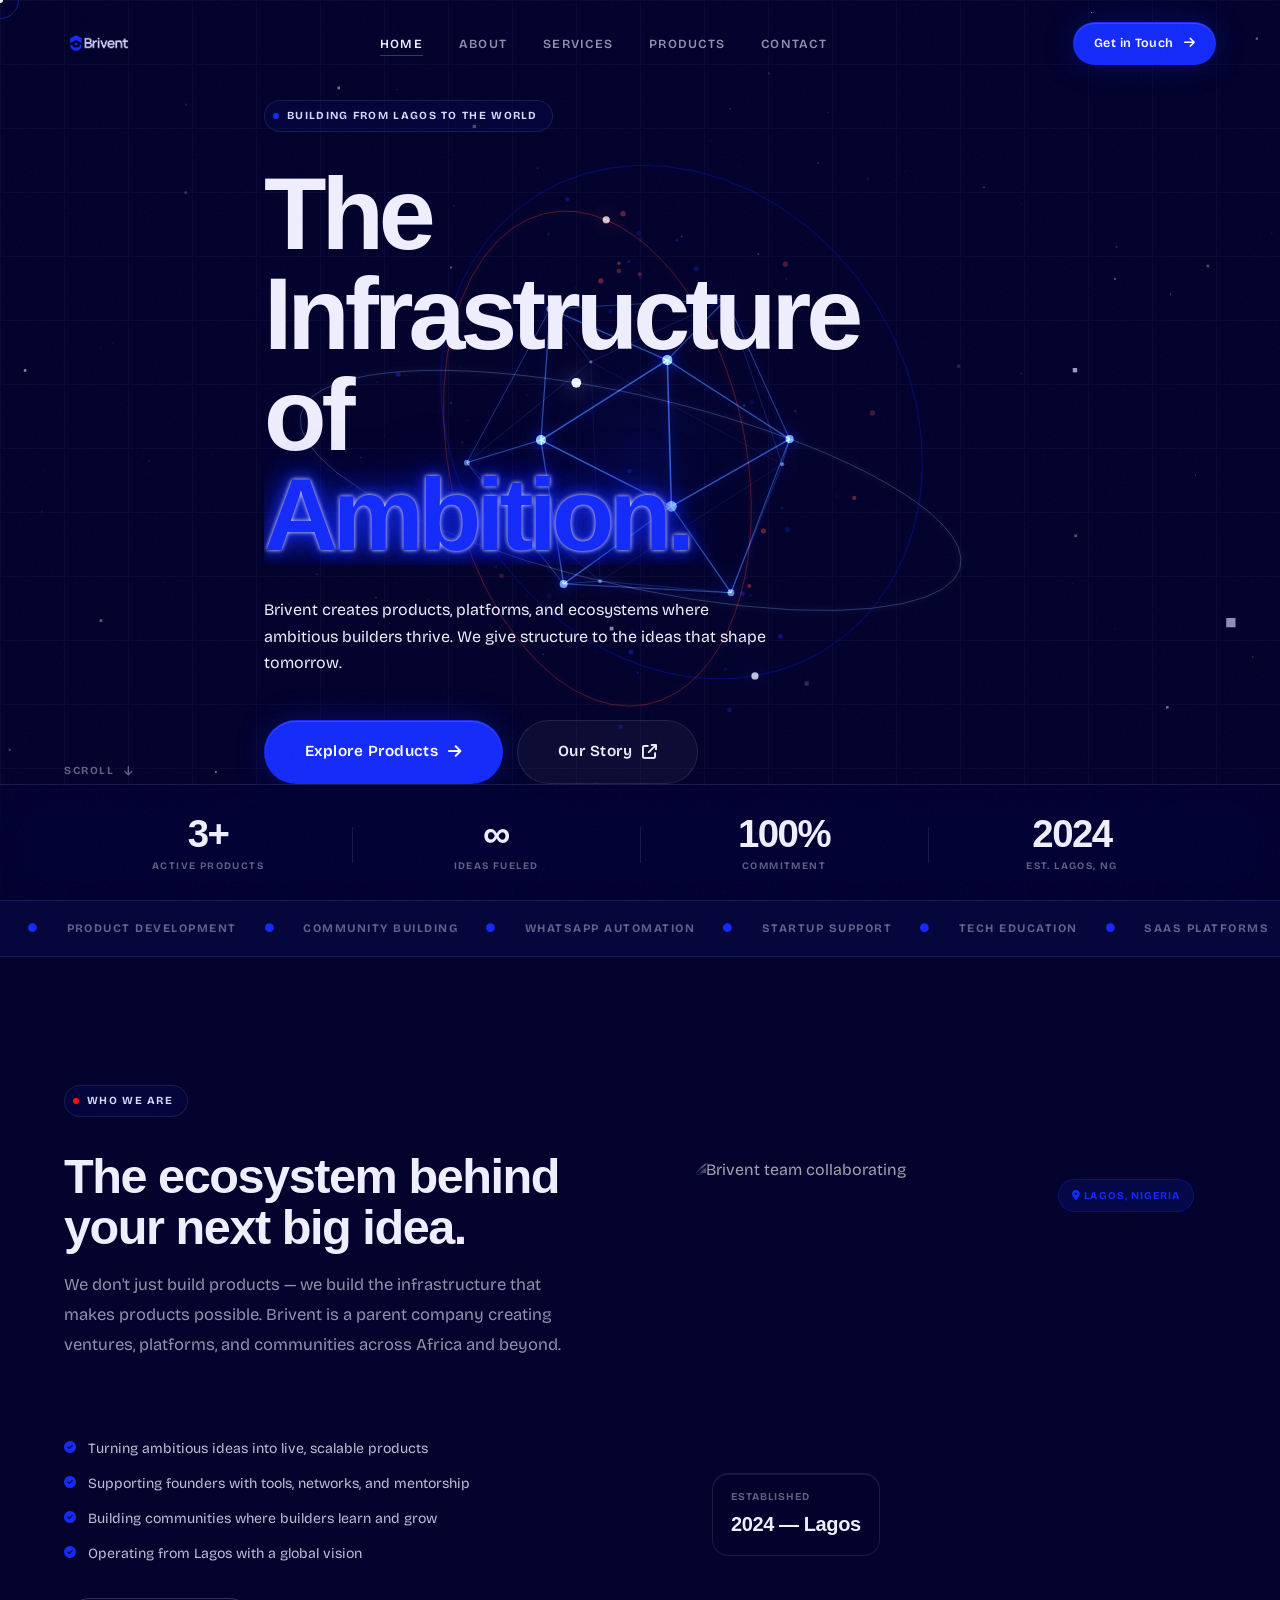
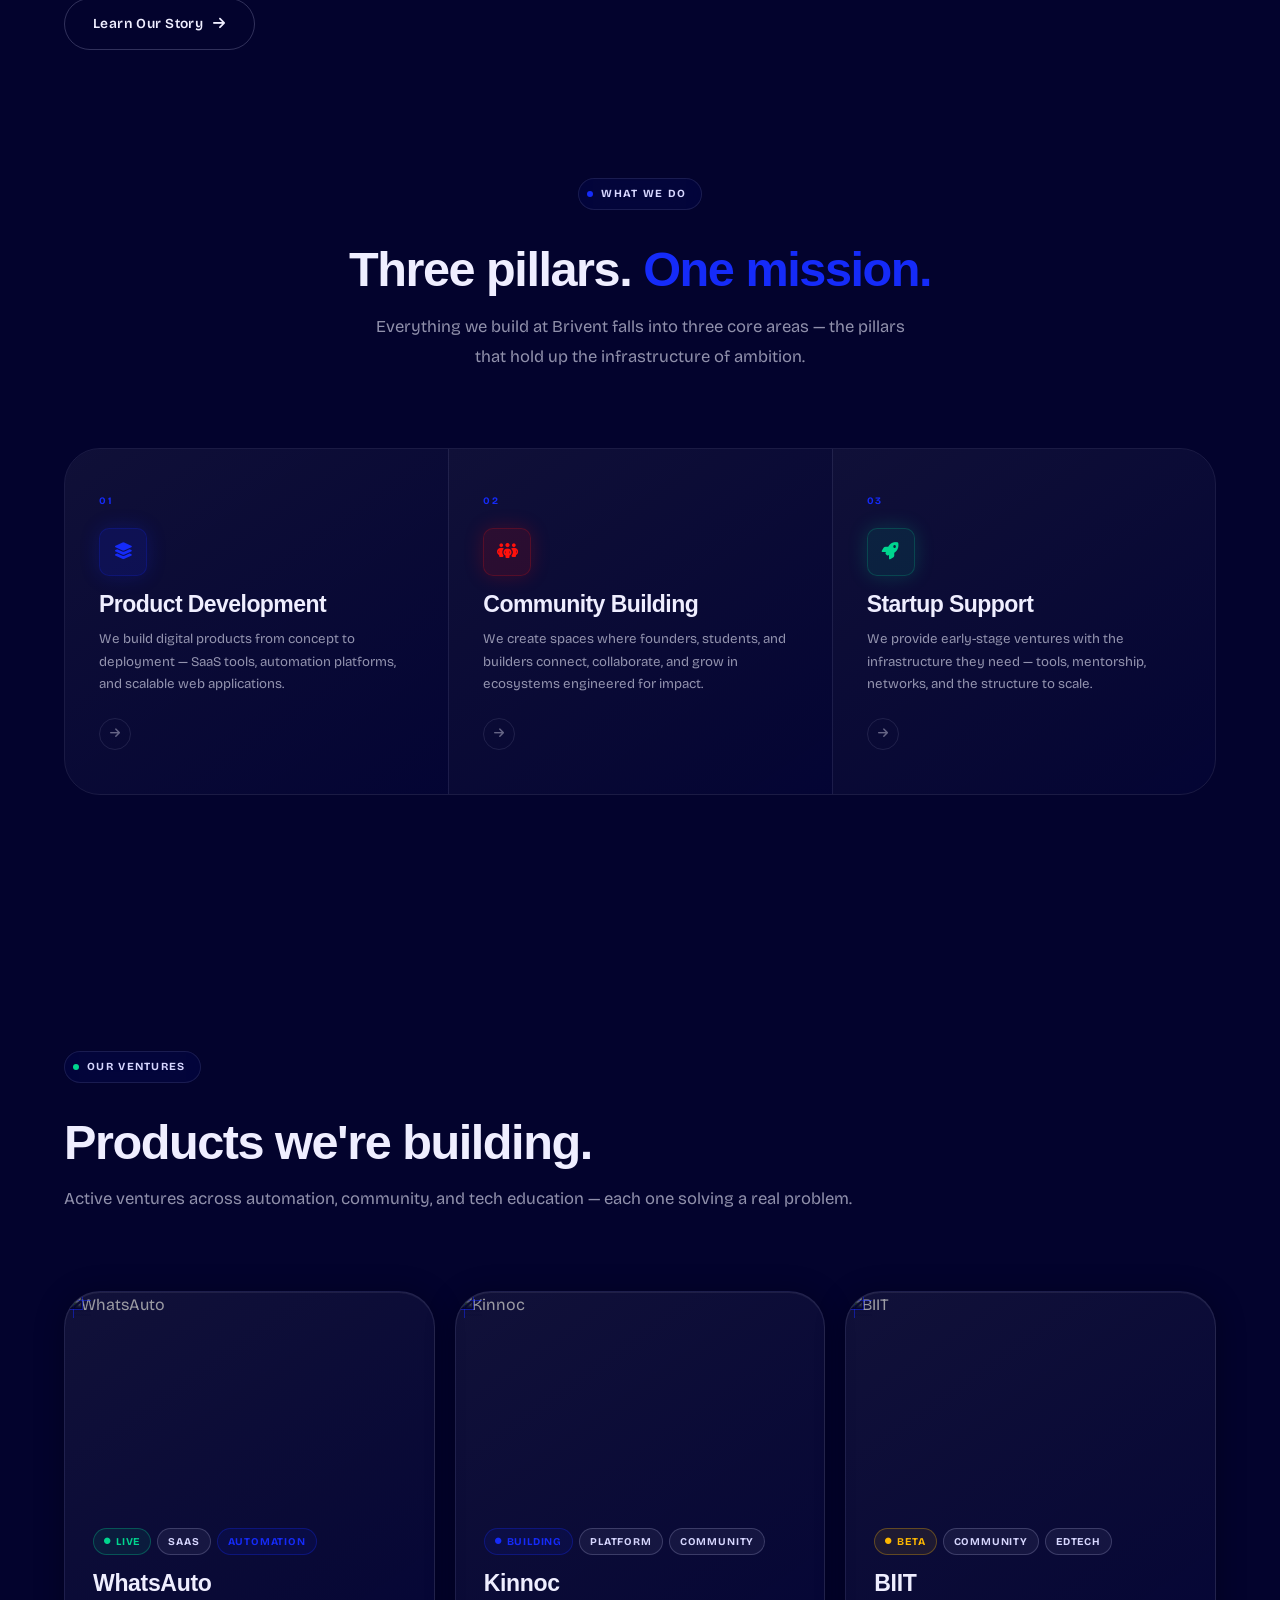
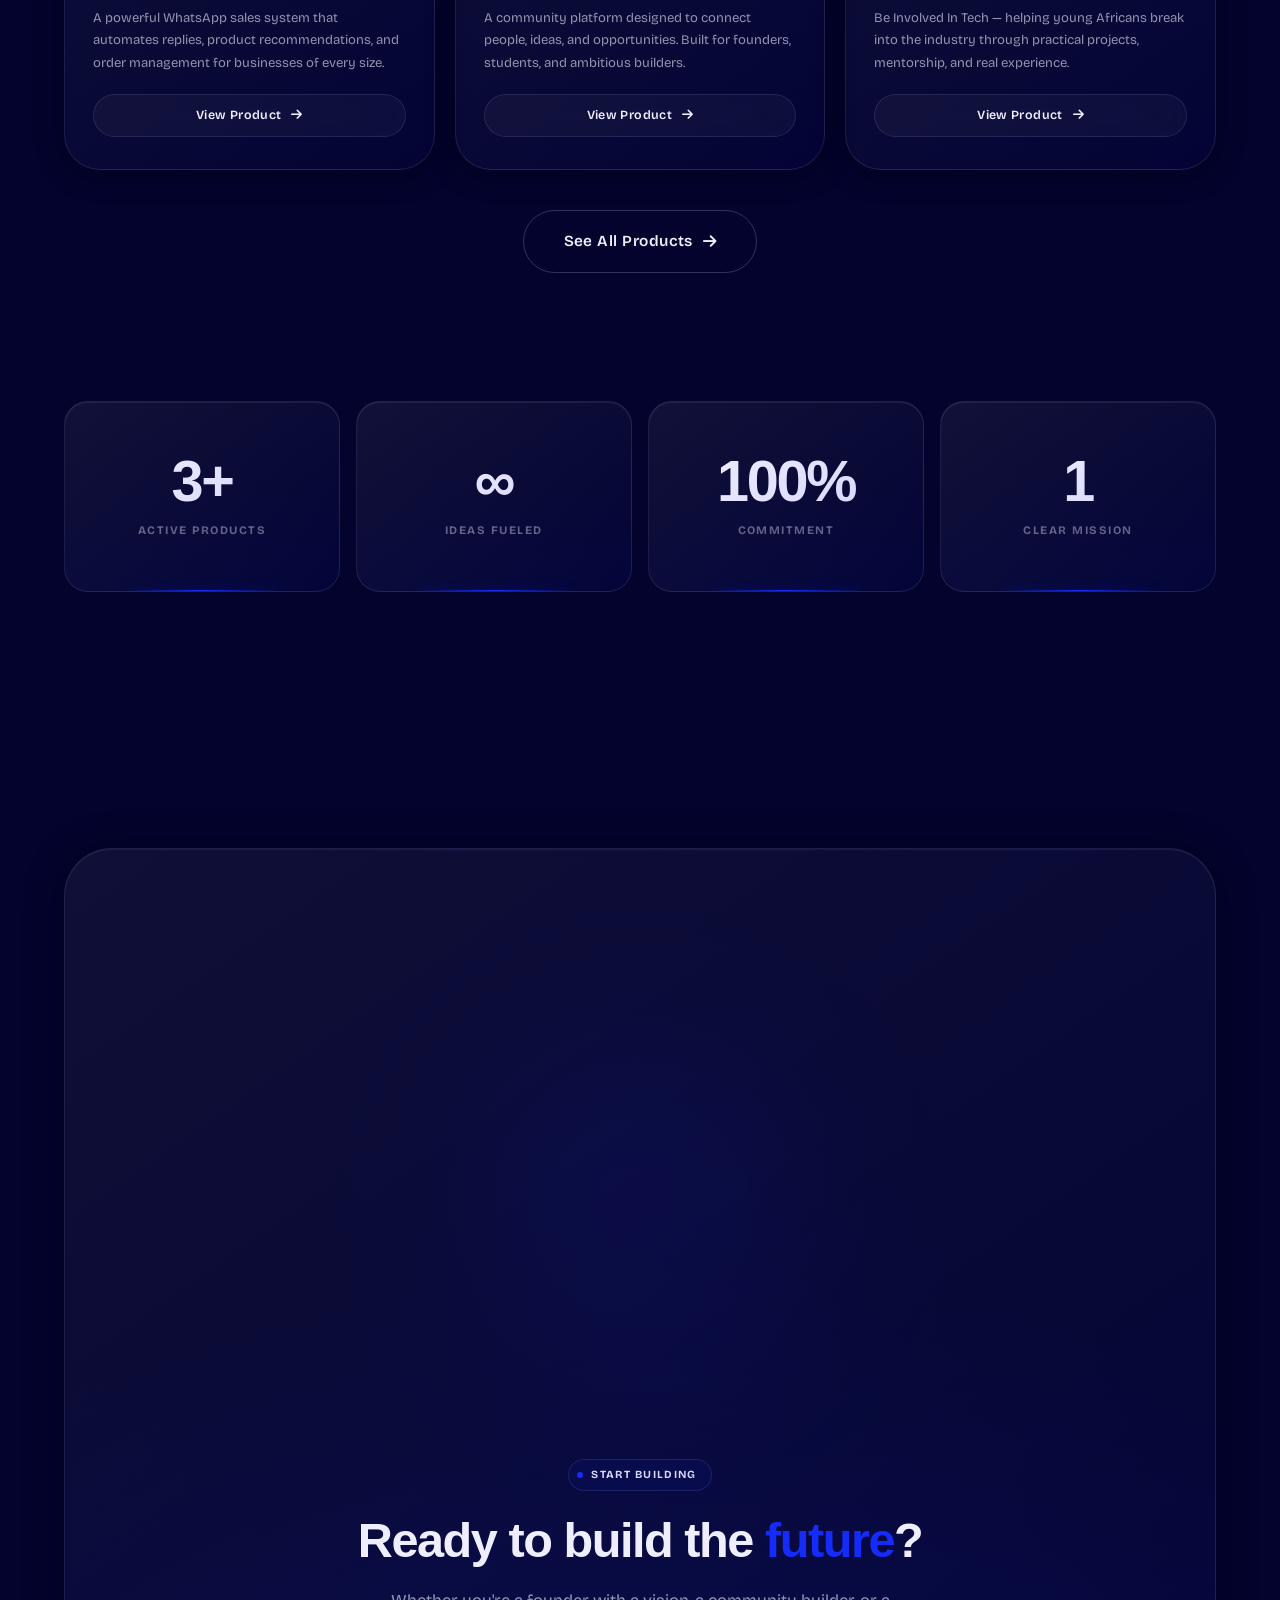
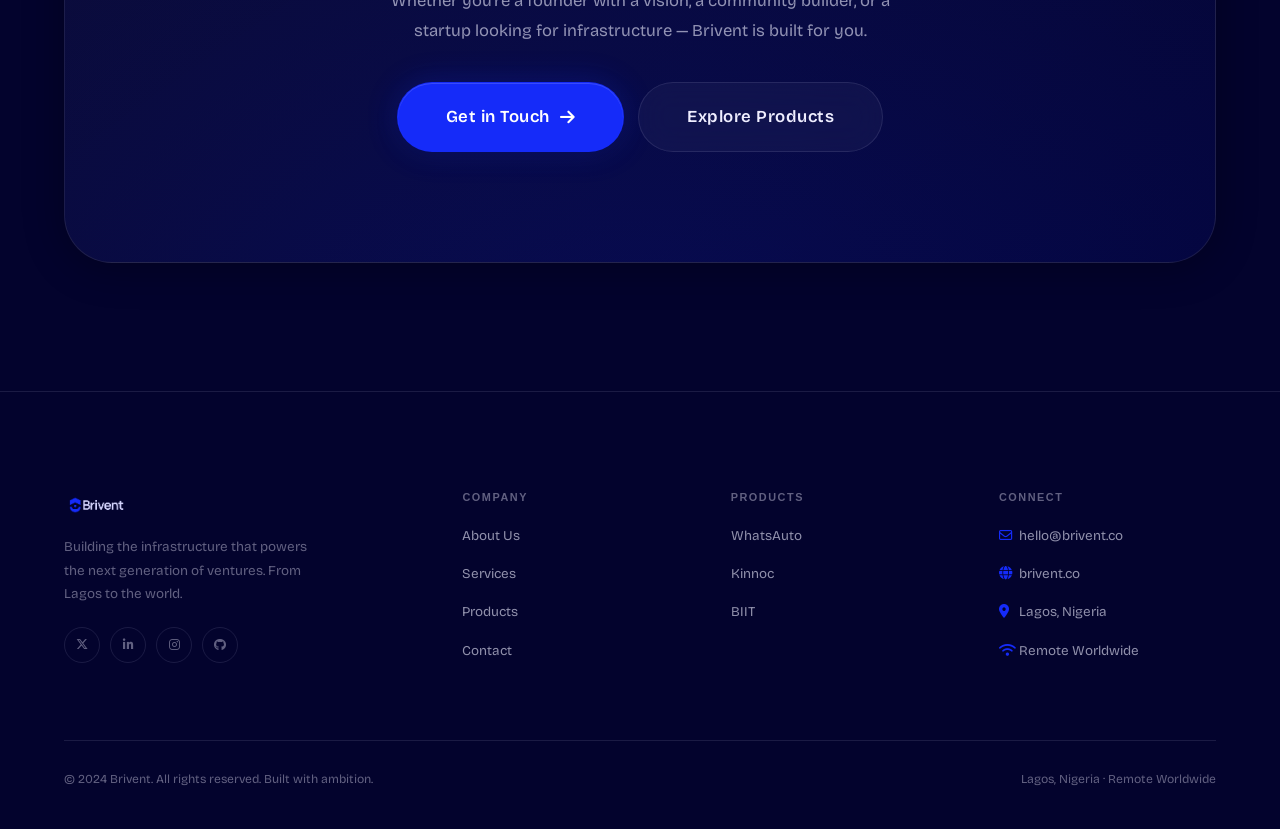
==== commit cfbbfdb6: "animation" ====
--- a/index.html
+++ b/index.html
@@ -15,194 +15,139 @@
   <style>
     /* ── HERO ── */
     .hero {
-      min-height: 100svh;
-      padding-top: 100px;
-      display: grid;
-      grid-template-rows: 1fr auto;
-      position: relative;
-      overflow: hidden;
+      height: 100svh; min-height: 700px;
+      position: relative; overflow: hidden;
+      display: flex; flex-direction: column;
+      z-index: 1;
+    }
+    .hero__canvas {
+      position: absolute; inset: 0; width: 100%; height: 100%;
+      pointer-events: none; z-index: 0;
     }
     .hero__content {
-      display: flex;
-      flex-direction: column;
-      justify-content: center;
-      padding-top: 40px;
-      padding-bottom: 60px;
-      position: relative;
-      z-index: 2;
-      max-width: 920px;
-    }
-    .hero__eyebrow { margin-bottom: 30px; }
+      flex: 1; display: flex; flex-direction: column;
+      justify-content: center; padding-top: 100px;
+      position: relative; z-index: 2;
+      max-width: 880px;
+    }
+    .hero__badge { margin-bottom: 32px; animation: h-in .8s var(--ease) .1s both; }
     .hero__title {
-      font-size: clamp(3.2rem, 7.8vw, 9rem);
-      font-weight: 700;
-      letter-spacing: -.05em;
-      line-height: 1.0;
-      margin-bottom: 30px;
+      font-size: clamp(3rem, 8vw, 9.5rem);
+      font-weight: 700; letter-spacing: -.05em; line-height: .98;
+      margin-bottom: 32px;
     }
     .hero__title .line { display: block; overflow: hidden; }
-    .hero__title .line span {
-      display: block;
-      animation: line-in .9s cubic-bezier(.22,1,.36,1) both;
-    }
-    .hero__title .line:nth-child(1) span { animation-delay: .1s; }
-    .hero__title .line:nth-child(2) span { animation-delay: .22s; }
-    @keyframes line-in {
-      from { transform: translateY(105%); opacity: 0; }
-      to   { transform: translateY(0);    opacity: 1; }
-    }
-    .hero__sub {
-      max-width: 540px;
-      margin-bottom: 42px;
-      animation: f-up .9s cubic-bezier(.22,1,.36,1) .45s both;
-    }
-    .hero__ctas {
-      display: flex;
-      align-items: center;
-      gap: 14px;
-      flex-wrap: wrap;
-      animation: f-up .9s cubic-bezier(.22,1,.36,1) .58s both;
-    }
-    @keyframes f-up {
-      from { opacity: 0; transform: translateY(26px); }
-      to   { opacity: 1; transform: translateY(0); }
-    }
-    .hero__stats-bar {
+    .hero__title .line span { display: block; animation: line-in .85s cubic-bezier(.22,1,.36,1) both; }
+    .hero__title .line:nth-child(1) span { animation-delay: .15s; }
+    .hero__title .line:nth-child(2) span { animation-delay: .28s; }
+    @keyframes line-in { from{transform:translateY(108%);opacity:0} to{transform:translateY(0);opacity:1} }
+    .hero__sub { max-width: 520px; margin-bottom: 44px; animation: h-in .85s var(--ease) .48s both; }
+    .hero__ctas { display: flex; align-items: center; gap: 14px; flex-wrap: wrap; animation: h-in .85s var(--ease) .6s both; }
+    @keyframes h-in { from{opacity:0;transform:translateY(28px)} to{opacity:1;transform:translateY(0)} }
+
+    /* Stats bar */
+    .hero__statsbar {
       position: relative; z-index: 2;
       border-top: 1px solid var(--glass-border);
-      background: rgba(3,3,45,.55);
-      backdrop-filter: blur(22px);
-      padding: 28px 0;
-      animation: f-up .9s cubic-bezier(.22,1,.36,1) .72s both;
+      background: rgba(3,3,45,.6); backdrop-filter: blur(28px) saturate(1.5);
+      padding: 26px 0;
+      animation: h-in .85s var(--ease) .75s both;
     }
     .h-stats { display: flex; align-items: stretch; }
-    .h-stat {
-      flex: 1; text-align: center;
-      padding: 4px 20px;
-      position: relative;
-    }
-    .h-stat + .h-stat::before {
-      content:''; position:absolute; left:0; top:50%;
-      transform:translateY(-50%);
-      width:1px; height:38px;
-      background: var(--glass-border);
+    .h-stat { flex: 1; text-align: center; padding: 4px 16px; position: relative; }
+    .h-stat+.h-stat::before {
+      content:''; position:absolute; left:0; top:50%; transform:translateY(-50%);
+      width:1px; height:36px; background: var(--glass-border);
     }
     .h-stat-val {
-      font-family: var(--font-display);
-      font-size: clamp(1.6rem, 3vw, 2.8rem);
-      font-weight: 700; letter-spacing:-.04em; line-height:1;
-      display: block; color: var(--white-c); margin-bottom:5px;
-    }
-    .h-stat-lbl {
-      font-size:.64rem; letter-spacing:.14em;
-      text-transform:uppercase; color:var(--white-40);
-      font-weight:700; display:block;
-    }
+      font-family: var(--font-display); font-size: clamp(1.5rem, 3vw, 2.8rem);
+      font-weight: 700; letter-spacing: -.04em; line-height: 1;
+      display: block; color: var(--white-c); margin-bottom: 5px;
+    }
+    .h-stat-lbl { font-size: .62rem; letter-spacing: .14em; text-transform: uppercase; color: var(--white-40); font-weight: 700; display: block; }
+    /* Scroll indicator */
     .hero__scroll {
-      position:absolute; bottom:40px; left:50%;
-      transform:translateX(-50%);
-      z-index:2;
-      animation: f-up 1s .9s both;
-    }
-    /* About split */
-    .abt-split {
-      display:grid;
-      grid-template-columns:1fr 1fr;
-      gap:clamp(40px,8vw,100px);
-      align-items:center;
-    }
-    .abt-img {
-      position:relative; border-radius:var(--r-xl);
-      overflow:hidden; aspect-ratio:4/3.2;
-    }
-    .abt-img img { width:100%;height:100%;object-fit:cover;filter:brightness(.7) saturate(.75); }
-    .abt-img::before {
-      content:''; position:absolute;inset:0;
-      background:linear-gradient(135deg,rgba(21,43,249,.25),rgba(3,3,45,.5));
-      z-index:1;
-    }
-    .abt-float-card {
-      position:absolute;bottom:24px;left:24px;
-      background:rgba(3,3,45,.85); backdrop-filter:blur(16px);
-      border:1px solid var(--glass-border); border-radius:var(--r-md);
-      padding:16px 20px; z-index:2; min-width:170px;
-    }
-    .abt-float-card p { font-size:.68rem;letter-spacing:.1em;text-transform:uppercase;color:var(--white-40);font-weight:700;margin-bottom:3px; }
-    .abt-float-card span { font-family:var(--font-display);font-size:1.3rem;font-weight:700;letter-spacing:-.02em; }
-    .abt-tag {
-      position:absolute;top:24px;right:24px;
-      background:rgba(21,43,249,.14); border:1px solid rgba(21,43,249,.28);
-      border-radius:var(--r-pill); padding:8px 14px; z-index:2;
-      font-size:.66rem;font-weight:700;letter-spacing:.1em;text-transform:uppercase;
-      color:var(--persian); backdrop-filter:blur(12px);
+      position: absolute; bottom: 120px; left: var(--pad);
+      z-index: 2; animation: h-in 1s .9s both;
+    }
+    /* About section */
+    .abt-split { display:grid; grid-template-columns:1fr 1fr; gap:clamp(40px,8vw,100px); align-items:center; }
+    .abt-img { position:relative; border-radius:var(--r-xl); overflow:hidden; aspect-ratio:4/3.2; }
+    .abt-img img { width:100%;height:100%;object-fit:cover;filter:brightness(.68) saturate(.72); }
+    .abt-img::before { content:'';position:absolute;inset:0;background:linear-gradient(135deg,rgba(21,43,249,.22),rgba(3,3,45,.5));z-index:1; }
+    .abt-img::after { content:'';position:absolute;inset:0;border:1px solid var(--glass-border);border-radius:inherit;z-index:3;pointer-events:none; }
+    .abt-chip {
+      position:absolute;bottom:22px;left:22px;z-index:4;
+      background:rgba(3,3,45,.88);backdrop-filter:blur(16px);
+      border:1px solid var(--glass-border);border-radius:var(--r-md);padding:14px 18px;
+      box-shadow:inset 0 1px 0 rgba(255,255,255,.08);
+    }
+    .abt-chip p { font-size:.65rem;letter-spacing:.1em;text-transform:uppercase;color:var(--white-40);font-weight:700;margin-bottom:3px; }
+    .abt-chip span { font-family:var(--font-display);font-size:1.25rem;font-weight:700;letter-spacing:-.02em; }
+    .abt-pin {
+      position:absolute;top:22px;right:22px;z-index:4;
+      background:rgba(21,43,249,.14);border:1px solid rgba(21,43,249,.3);border-radius:var(--r-pill);
+      padding:7px 13px;backdrop-filter:blur(12px);
+      font-size:.65rem;font-weight:700;letter-spacing:.1em;text-transform:uppercase;color:var(--persian);
     }
     /* Services strip */
-    .svc-strip {
-      display:grid;grid-template-columns:repeat(3,1fr);
-      border:1px solid var(--glass-border); border-radius:var(--r-xl); overflow:hidden;
-    }
+    .svc-strip { display:grid;grid-template-columns:repeat(3,1fr); border:1px solid var(--glass-border); border-radius:var(--r-xl); overflow:hidden; }
     .svc-tile {
       padding:clamp(28px,4vw,44px) clamp(22px,3vw,34px);
-      background:var(--glass-w); position:relative;
-      transition:background var(--t-med); overflow:hidden;
-    }
-    .svc-tile + .svc-tile { border-left:1px solid var(--glass-border); }
-    .svc-tile:hover { background:rgba(21,43,249,.06); }
-    .svc-tile__n {
-      font-size:.65rem;font-weight:700;letter-spacing:.15em;text-transform:uppercase;
-      color:var(--persian); margin-bottom:18px; display:block;
-    }
-    .svc-tile h3 { font-size:clamp(1.1rem,1.8vw,1.5rem); margin-bottom:12px; }
-    .svc-tile p  { font-size:.84rem;color:var(--white-60);line-height:1.7; }
+      background:linear-gradient(145deg,rgba(255,255,255,.05) 0%,rgba(21,43,249,.03) 100%);
+      position:relative; overflow:hidden;
+      transition:background var(--t-med); cursor:default;
+    }
+    .svc-tile+.svc-tile { border-left:1px solid var(--glass-border); }
+    .svc-tile:hover { background:rgba(21,43,249,.07); }
+    .svc-tile__n { font-size:.62rem;font-weight:700;letter-spacing:.16em;text-transform:uppercase;color:var(--persian);margin-bottom:18px;display:block; }
+    .svc-tile h3 { font-size:clamp(1.05rem,1.8vw,1.45rem);margin-bottom:12px; }
+    .svc-tile p  { font-size:.83rem;color:var(--white-60);line-height:1.7; }
     .svc-arr {
-      display:inline-flex; align-items:center; justify-content:center;
-      width:34px;height:34px; border-radius:50%;
-      border:1px solid var(--glass-border); color:var(--white-40);
-      font-size:.75rem; margin-top:22px;
+      display:inline-flex;align-items:center;justify-content:center;
+      width:32px;height:32px;border-radius:50%;border:1px solid var(--glass-border);
+      color:var(--white-40);font-size:.72rem;margin-top:22px;
       transition:all var(--t-med) var(--ease);
     }
-    .svc-tile:hover .svc-arr { border-color:var(--persian);color:var(--persian);transform:rotate(-45deg); }
-    /* Products grid */
+    .svc-tile:hover .svc-arr { border-color:var(--persian);color:var(--persian);transform:rotate(-45deg);box-shadow:0 0 12px rgba(21,43,249,.4); }
+    /* Products */
     .prod-grid { display:grid;grid-template-columns:repeat(3,1fr);gap:20px; }
     /* Numbers */
     .nums-row { display:grid;grid-template-columns:repeat(4,1fr);gap:16px; }
-    /* CTA wrap */
+    /* CTA box */
     .cta-box {
-      text-align:center;
-      padding:clamp(60px,9vw,110px) clamp(20px,5vw,60px);
+      text-align:center; padding:clamp(60px,9vw,110px) clamp(20px,5vw,60px);
       border-radius:var(--r-2xl);
-      background:var(--glass-w); border:1px solid var(--glass-border);
-      position:relative; overflow:hidden;
+      background:linear-gradient(145deg,rgba(255,255,255,.05) 0%,rgba(21,43,249,.04) 100%);
+      border:1px solid var(--glass-border); position:relative; overflow:hidden;
+      box-shadow:inset 0 1px 0 rgba(255,255,255,.06),0 4px 40px rgba(0,0,0,.3);
     }
     .cta-box::before {
-      content:''; position:absolute;inset:0;
-      background:radial-gradient(ellipse 90% 70% at 50% 110%,rgba(21,43,249,.13),transparent);
-      z-index:0;
-    }
-    .cta-box > * { position:relative;z-index:1; }
-    .cta-btns { display:flex;align-items:center;justify-content:center;gap:14px;flex-wrap:wrap;margin-top:36px; }
-    @media (max-width:1024px){
+      content:'';position:absolute;inset:0;
+      background:radial-gradient(ellipse 90% 70% at 50% 110%,rgba(21,43,249,.14),transparent);z-index:0;
+    }
+    .cta-box>*{position:relative;z-index:1;}
+    .cta-btns{display:flex;align-items:center;justify-content:center;gap:14px;flex-wrap:wrap;margin-top:36px;}
+    @media(max-width:1024px){
       .abt-split{grid-template-columns:1fr}
       .svc-strip{grid-template-columns:1fr;border-radius:var(--r-lg)}
       .svc-tile+.svc-tile{border-left:none;border-top:1px solid var(--glass-border)}
       .prod-grid{grid-template-columns:1fr}
       .nums-row{grid-template-columns:repeat(2,1fr)}
     }
-    @media (max-width:768px){
-      .h-stats{flex-wrap:wrap;gap:20px}
+    @media(max-width:768px){
+      .h-stats{flex-wrap:wrap;gap:16px}
       .h-stat{flex:1 0 40%}
       .h-stat+.h-stat::before{display:none}
-    }
-    @media (max-width:480px){
-      .nums-row{grid-template-columns:1fr}
-    }
+      .hero__scroll{display:none}
+    }
+    @media(max-width:480px){ .nums-row{grid-template-columns:1fr} }
   </style>
 </head>
 <body>
 
 <div class="cur-dot" id="curDot"></div>
 <div class="cur-ring" id="curRing"></div>
-
 <div class="loader" id="loader">
   <div class="loader__logo"><img src="brivent.png" alt="Brivent"></div>
   <div class="loader__bar"></div>
@@ -228,7 +173,6 @@
   </div>
 </nav>
 
-<!-- MOBILE MENU -->
 <div class="m-menu" id="mMenu">
   <ul class="m-menu__links">
     <li><a href="index.html"    class="m-menu__link">Home</a></li>
@@ -240,21 +184,19 @@
   <p class="m-menu__foot">&copy; 2024 Brivent &mdash; Lagos, Nigeria</p>
 </div>
 
-<!-- ══ HERO ══ -->
+<!-- ═══ HERO ═══ -->
 <section class="hero">
-  <canvas id="gridCanvas" class="hero__canvas" aria-hidden="true"></canvas>
-  <div class="orb orb-blue"  style="width:700px;height:700px;top:-18%;right:-10%;opacity:.6" aria-hidden="true"></div>
-  <div class="orb orb-red"   style="width:420px;height:420px;bottom:-12%;left:-8%;opacity:.45" aria-hidden="true"></div>
-  <div class="orb orb-chalk" style="width:260px;height:260px;top:38%;left:38%;opacity:.35" aria-hidden="true"></div>
+  <!-- 3D PHYSICS CANVAS: icosahedron + orbital rings + deep space particles -->
+  <canvas id="scene3d" class="hero__canvas" aria-hidden="true"></canvas>
   <div class="grid-ovr" aria-hidden="true"></div>
 
   <div class="container hero__content">
-    <div class="hero__eyebrow">
+    <div class="hero__badge">
       <span class="badge"><span class="bdot"></span> Building From Lagos to the World</span>
     </div>
     <h1 class="hero__title">
       <span class="line"><span>The Infrastructure</span></span>
-      <span class="line"><span>of <span style="color:var(--persian)">Ambition.</span></span></span>
+      <span class="line"><span>of <span class="neon-blue" style="-webkit-text-fill-color:var(--persian)">Ambition.</span></span></span>
     </h1>
     <p class="body-lg hero__sub">
       Brivent creates products, platforms, and ecosystems where ambitious builders thrive. We give structure to the ideas that shape tomorrow.
@@ -265,9 +207,11 @@
     </div>
   </div>
 
-  <div class="hero__scroll"><div class="scroll-ind"><span>Scroll</span><i class="fa-solid fa-arrow-down"></i></div></div>
-
-  <div class="hero__stats-bar">
+  <div class="hero__scroll">
+    <div class="scroll-ind"><span>Scroll</span><i class="fa-solid fa-arrow-down"></i></div>
+  </div>
+
+  <div class="hero__statsbar">
     <div class="container">
       <div class="h-stats">
         <div class="h-stat">
@@ -291,7 +235,7 @@
   </div>
 </section>
 
-<!-- ══ MARQUEE ══ -->
+<!-- ═══ MARQUEE ═══ -->
 <div class="marquee" aria-hidden="true">
   <div class="marquee__track">
     <div class="marquee__item"><i class="fa-solid fa-circle"></i> Product Development <i class="fa-solid fa-circle"></i> Community Building <i class="fa-solid fa-circle"></i> WhatsApp Automation <i class="fa-solid fa-circle"></i> Startup Support <i class="fa-solid fa-circle"></i> Tech Education <i class="fa-solid fa-circle"></i> SaaS Platforms <i class="fa-solid fa-circle"></i> Ecosystem Design <i class="fa-solid fa-circle"></i> African Innovation <i class="fa-solid fa-circle"></i> Scalable Systems</div>
@@ -299,7 +243,7 @@
   </div>
 </div>
 
-<!-- ══ ABOUT TEASER ══ -->
+<!-- ═══ ABOUT TEASER ═══ -->
 <section class="sec">
   <div class="container">
     <div class="abt-split">
@@ -319,19 +263,19 @@
           <a href="about.html" class="btn btn-outline" data-mag>Learn Our Story <i class="fa-solid fa-arrow-right"></i></a>
         </div>
       </div>
-      <div class="abt-img" data-reveal="left" data-d="2">
+      <div class="abt-img holo-shine scanlines hud-frame" data-reveal="left" data-d="2">
         <img src="https://images.unsplash.com/photo-1522071820081-009f0129c71c?w=900&q=80" alt="Brivent team collaborating" loading="lazy">
-        <div class="abt-float-card">
+        <div class="abt-chip">
           <p>Established</p>
           <span>2024 &mdash; Lagos</span>
         </div>
-        <div class="abt-tag"><i class="fa-solid fa-location-dot"></i> Lagos, Nigeria</div>
-      </div>
-    </div>
-  </div>
-</section>
-
-<!-- ══ SERVICES ══ -->
+        <div class="abt-pin"><i class="fa-solid fa-location-dot"></i> Lagos, Nigeria</div>
+      </div>
+    </div>
+  </div>
+</section>
+
+<!-- ═══ SERVICES ═══ -->
 <section class="sec" style="padding-top:0">
   <div class="container">
     <div class="sec-hd ctr" data-reveal="up">
@@ -351,7 +295,7 @@
         <span class="svc-tile__n">02</span>
         <div class="card-ico red mb-16"><i class="fa-solid fa-people-group"></i></div>
         <h3>Community Building</h3>
-        <p>We create spaces where founders, students, and builders connect, collaborate, and grow together in ecosystems engineered for impact.</p>
+        <p>We create spaces where founders, students, and builders connect, collaborate, and grow in ecosystems engineered for impact.</p>
         <a href="services.html" class="svc-arr" aria-label="Community Building"><i class="fa-solid fa-arrow-right"></i></a>
       </div>
       <div class="svc-tile">
@@ -365,7 +309,7 @@
   </div>
 </section>
 
-<!-- ══ PRODUCTS ══ -->
+<!-- ═══ PRODUCTS ═══ -->
 <section class="sec">
   <div class="container">
     <div class="sec-hd" data-reveal="up">
@@ -374,53 +318,50 @@
       <p class="lead mt-16">Active ventures across automation, community, and tech education — each one solving a real problem.</p>
     </div>
     <div class="prod-grid">
-      <div class="p-card" data-reveal="up" data-d="1" data-tilt>
+      <div class="p-card holo-shine" data-reveal="up" data-d="1" data-tilt>
         <div class="p-card__inner">
-          <div class="p-card__img">
+          <div class="p-card__img scanlines hud-frame">
             <img src="https://images.unsplash.com/photo-1611746872915-64382b5c76da?w=800&q=80" alt="WhatsAuto" loading="lazy">
           </div>
           <div class="p-card__body">
             <div class="tags mb-16">
               <span class="tag tag-green"><i class="fa-solid fa-circle" style="font-size:.4rem"></i> Live</span>
-              <span class="tag tag-chalk">SaaS</span>
-              <span class="tag tag-blue">Automation</span>
+              <span class="tag tag-chalk">SaaS</span><span class="tag tag-blue">Automation</span>
             </div>
             <h3 class="d-xs mb-12">WhatsAuto</h3>
-            <p class="small" style="color:var(--white-60);line-height:1.7;">A powerful WhatsApp sales system that automates replies, product recommendations, and order management for businesses of every size.</p>
+            <p class="small" style="color:var(--white-60);line-height:1.7">A powerful WhatsApp sales system that automates replies, product recommendations, and order management for businesses of every size.</p>
             <a href="products.html" class="btn btn-glass btn-sm mt-20" style="width:100%;justify-content:center">View Product <i class="fa-solid fa-arrow-right"></i></a>
           </div>
         </div>
       </div>
-      <div class="p-card" data-reveal="up" data-d="2" data-tilt>
+      <div class="p-card holo-shine" data-reveal="up" data-d="2" data-tilt>
         <div class="p-card__inner">
-          <div class="p-card__img">
+          <div class="p-card__img scanlines hud-frame">
             <img src="https://images.unsplash.com/photo-1529156069898-49953e39b3ac?w=800&q=80" alt="Kinnoc" loading="lazy">
           </div>
           <div class="p-card__body">
             <div class="tags mb-16">
               <span class="tag tag-blue"><i class="fa-solid fa-circle" style="font-size:.4rem"></i> Building</span>
-              <span class="tag tag-chalk">Platform</span>
-              <span class="tag tag-chalk">Community</span>
+              <span class="tag tag-chalk">Platform</span><span class="tag tag-chalk">Community</span>
             </div>
             <h3 class="d-xs mb-12">Kinnoc</h3>
-            <p class="small" style="color:var(--white-60);line-height:1.7;">A community platform designed to connect people, ideas, and opportunities. Built for founders, students, and ambitious builders.</p>
+            <p class="small" style="color:var(--white-60);line-height:1.7">A community platform designed to connect people, ideas, and opportunities. Built for founders, students, and ambitious builders.</p>
             <a href="products.html" class="btn btn-glass btn-sm mt-20" style="width:100%;justify-content:center">View Product <i class="fa-solid fa-arrow-right"></i></a>
           </div>
         </div>
       </div>
-      <div class="p-card" data-reveal="up" data-d="3" data-tilt>
+      <div class="p-card holo-shine" data-reveal="up" data-d="3" data-tilt>
         <div class="p-card__inner">
-          <div class="p-card__img">
+          <div class="p-card__img scanlines hud-frame">
             <img src="https://images.unsplash.com/photo-1517245386807-bb43f82c33c4?w=800&q=80" alt="BIIT" loading="lazy">
           </div>
           <div class="p-card__body">
             <div class="tags mb-16">
               <span class="tag tag-amber"><i class="fa-solid fa-circle" style="font-size:.4rem"></i> Beta</span>
-              <span class="tag tag-chalk">Community</span>
-              <span class="tag tag-chalk">EdTech</span>
+              <span class="tag tag-chalk">Community</span><span class="tag tag-chalk">EdTech</span>
             </div>
             <h3 class="d-xs mb-12">BIIT</h3>
-            <p class="small" style="color:var(--white-60);line-height:1.7;">Be Involved In Tech — helping young Africans break into the industry through practical projects, mentorship, and real-world experience.</p>
+            <p class="small" style="color:var(--white-60);line-height:1.7">Be Involved In Tech — helping young Africans break into the industry through practical projects, mentorship, and real experience.</p>
             <a href="products.html" class="btn btn-glass btn-sm mt-20" style="width:100%;justify-content:center">View Product <i class="fa-solid fa-arrow-right"></i></a>
           </div>
         </div>
@@ -432,7 +373,7 @@
   </div>
 </section>
 
-<!-- ══ NUMBERS ══ -->
+<!-- ═══ NUMBERS ═══ -->
 <section class="sec" style="padding-top:0">
   <div class="container">
     <div class="nums-row">
@@ -444,11 +385,11 @@
   </div>
 </section>
 
-<!-- ══ CTA ══ -->
+<!-- ═══ CTA ═══ -->
 <section class="sec">
   <div class="container">
     <div class="cta-box" data-reveal="scale">
-      <div class="orb orb-blue" style="width:500px;height:500px;top:-60%;left:50%;transform:translateX(-50%);opacity:.35" aria-hidden="true"></div>
+      <div class="orb orb-blue" style="width:500px;height:500px;top:-60%;left:50%;transform:translateX(-50%);opacity:.3" aria-hidden="true"></div>
       <span class="badge" style="margin-bottom:24px"><span class="bdot"></span> Start Building</span>
       <h2 class="d-md" style="margin-bottom:20px">Ready to build the <span class="text-blue">future</span>?</h2>
       <p class="lead" style="max-width:500px;margin:0 auto">Whether you're a founder with a vision, a community builder, or a startup looking for infrastructure — Brivent is built for you.</p>
@@ -460,7 +401,7 @@
   </div>
 </section>
 
-<!-- ══ FOOTER ══ -->
+<!-- ═══ FOOTER ═══ -->
 <footer class="footer">
   <div class="container">
     <div class="footer__grid">
--- a/assets/css/style.css
+++ b/assets/css/style.css
@@ -1,6 +1,6 @@
 /* ═══════════════════════════════════════════════════
-   BRIVENT — GLOBAL STYLESHEET
-   The Infrastructure of Ambition
+   BRIVENT — GLOBAL STYLESHEET v2.0
+   Futuristic · 3D · Physics-Driven
 ═══════════════════════════════════════════════════ */
 
 /* ─── RESET ─── */
@@ -15,11 +15,10 @@
 /* ─── DESIGN TOKENS ─── */
 :root {
   --deep:          #03032d;
-  --deep-2:        #06053d;
-  --deep-3:        #0a0850;
+  --deep-2:        #05044a;
   --persian:       #152bf9;
   --persian-dim:   rgba(21,43,249,.15);
-  --persian-glow:  rgba(21,43,249,.35);
+  --persian-glow:  rgba(21,43,249,.4);
   --flamingo:      #ff110b;
   --flamingo-dim:  rgba(255,17,11,.12);
   --chalk:         #d7d7ff;
@@ -34,29 +33,22 @@
   --glass-b:       rgba(21,43,249,.07);
   --glass-w:       rgba(239,238,255,.04);
   --glass-border:  rgba(215,215,255,.11);
-  --glass-border-2:rgba(215,215,255,.20);
+  --glass-border-2:rgba(215,215,255,.22);
 
   --font-display: 'Clash Display', sans-serif;
   --font-body:    'Bricolage Grotesque', sans-serif;
+  --font-mono:    'Courier New', monospace;
 
   --sec: clamp(80px, 10vw, 140px);
   --wrap: 1380px;
   --pad: clamp(20px, 5vw, 64px);
 
-  --r-xs: 6px;
-  --r-sm: 10px;
-  --r-md: 16px;
-  --r-lg: 24px;
-  --r-xl: 36px;
-  --r-2xl: 48px;
-  --r-pill: 999px;
+  --r-xs: 6px; --r-sm: 10px; --r-md: 16px;
+  --r-lg: 24px; --r-xl: 36px; --r-2xl: 48px; --r-pill: 999px;
 
   --ease: cubic-bezier(.22,1,.36,1);
   --ease-io: cubic-bezier(.65,0,.35,1);
-  --t-fast: .18s;
-  --t-med:  .38s;
-  --t-slow: .65s;
-  --t-xl:   1.0s;
+  --t-fast: .18s; --t-med: .38s; --t-slow: .65s; --t-xl: 1.0s;
 }
 
 /* ─── BASE ─── */
@@ -70,11 +62,10 @@
   -moz-osx-font-smoothing: grayscale;
 }
 
-/* Noise texture overlay */
+/* Noise grain overlay */
 body::after {
   content: '';
-  position: fixed;
-  inset: 0;
+  position: fixed; inset: 0;
   background-image: url("data:image/svg+xml,%3Csvg viewBox='0 0 512 512' xmlns='http://www.w3.org/2000/svg'%3E%3Cfilter id='n'%3E%3CfeTurbulence type='fractalNoise' baseFrequency='0.75' numOctaves='4' stitchTiles='stitch'/%3E%3C/filter%3E%3Crect width='100%25' height='100%25' filter='url(%23n)'/%3E%3C/svg%3E");
   opacity: .022;
   pointer-events: none;
@@ -85,8 +76,6 @@
 ::-webkit-scrollbar { width: 3px; }
 ::-webkit-scrollbar-track { background: var(--deep); }
 ::-webkit-scrollbar-thumb { background: var(--persian); border-radius: 2px; }
-
-/* ─── SELECTION ─── */
 ::selection { background: var(--persian); color: #fff; }
 
 /* ─── CONTAINER ─── */
@@ -99,121 +88,106 @@
   line-height: 1.06;
   letter-spacing: -.025em;
 }
-.d-xl  { font-size: clamp(3.4rem, 7.5vw, 9rem);  letter-spacing: -.045em; line-height: 1.0; }
+.d-xl  { font-size: clamp(3.4rem, 7.5vw, 9rem);  letter-spacing: -.05em;  line-height: 1.0; }
 .d-lg  { font-size: clamp(2.8rem, 5.5vw, 6.5rem); letter-spacing: -.04em; }
 .d-md  { font-size: clamp(2rem, 3.8vw, 4.2rem);   letter-spacing: -.03em; }
 .d-sm  { font-size: clamp(1.5rem, 2.5vw, 2.5rem); letter-spacing: -.02em; }
 .d-xs  { font-size: clamp(1.2rem, 1.8vw, 1.8rem); letter-spacing: -.015em; }
-
-.lead  { font-size: clamp(.95rem, 1.3vw, 1.15rem); color: var(--white-60); line-height: 1.75; font-weight: 400; }
+.lead  { font-size: clamp(.95rem, 1.3vw, 1.15rem); color: var(--white-60); line-height: 1.8; font-weight: 400; }
 .small { font-size: .82rem; }
-.caption { font-size: .7rem; letter-spacing: .13em; text-transform: uppercase; font-weight: 700; }
+.caption { font-size: .7rem; letter-spacing: .14em; text-transform: uppercase; font-weight: 700; }
 
 .text-blue   { color: var(--persian); }
 .text-red    { color: var(--flamingo); }
 .text-chalk  { color: var(--chalk); }
 .text-muted  { color: var(--white-40); }
 .text-center { text-align: center; }
-.font-display { font-family: var(--font-display); }
+.font-mono   { font-family: var(--font-mono); }
 
 /* Gradient text */
 .grad-text {
-  background: linear-gradient(135deg, var(--white-c) 0%, var(--chalk) 50%, rgba(21,43,249,.9) 100%);
-  -webkit-background-clip: text;
-  -webkit-text-fill-color: transparent;
-  background-clip: text;
+  background: linear-gradient(135deg, var(--white-c) 0%, var(--chalk) 40%, rgba(21,43,249,.9) 100%);
+  -webkit-background-clip: text; -webkit-text-fill-color: transparent; background-clip: text;
+}
+
+/* Neon text glow */
+.neon-blue {
+  color: var(--white-c);
+  text-shadow:
+    0 0 4px var(--white-c),
+    0 0 14px var(--persian),
+    0 0 30px var(--persian),
+    0 0 60px rgba(21,43,249,.5);
+}
+.neon-red {
+  color: var(--white-c);
+  text-shadow:
+    0 0 4px var(--white-c),
+    0 0 14px var(--flamingo),
+    0 0 30px var(--flamingo),
+    0 0 60px rgba(255,17,11,.5);
+}
+
+/* Outline text */
+.text-outline {
+  -webkit-text-stroke: 1px rgba(21,43,249,.7);
+  color: transparent;
 }
 
 /* ─── BADGE ─── */
 .badge {
-  display: inline-flex;
-  align-items: center;
-  gap: 8px;
-  padding: 6px 14px 6px 8px;
-  border-radius: var(--r-pill);
+  display: inline-flex; align-items: center; gap: 8px;
+  padding: 6px 14px 6px 8px; border-radius: var(--r-pill);
   border: 1px solid var(--glass-border);
-  background: var(--glass-b);
-  backdrop-filter: blur(16px);
-  font-size: .68rem;
-  font-weight: 700;
-  letter-spacing: .12em;
-  text-transform: uppercase;
-  color: var(--chalk);
+  background: var(--glass-b); backdrop-filter: blur(16px);
+  font-size: .68rem; font-weight: 700; letter-spacing: .12em;
+  text-transform: uppercase; color: var(--chalk);
 }
 .bdot {
-  width: 6px; height: 6px;
-  border-radius: 50%;
+  width: 6px; height: 6px; border-radius: 50%;
   background: var(--persian);
-  animation: blink 2.2s ease infinite;
-  flex-shrink: 0;
+  animation: blink 2.2s ease infinite; flex-shrink: 0;
 }
 .bdot.red   { background: var(--flamingo); }
 .bdot.green { background: #00d68f; }
 .bdot.amber { background: #ffb800; }
-@keyframes blink {
-  0%,100% { opacity:1; transform:scale(1); }
-  50%     { opacity:.4; transform:scale(.6); }
-}
+@keyframes blink { 0%,100%{opacity:1;transform:scale(1)} 50%{opacity:.3;transform:scale(.55)} }
 
 /* ─── BUTTONS ─── */
 .btn {
-  display: inline-flex;
-  align-items: center;
-  gap: 10px;
-  padding: 14px 28px;
-  border-radius: var(--r-pill);
-  font-size: .86rem;
-  font-weight: 600;
-  letter-spacing: .03em;
-  transition: transform var(--t-med) var(--ease), box-shadow var(--t-med) var(--ease), background var(--t-med), border-color var(--t-med);
-  cursor: pointer;
-  position: relative;
-  overflow: hidden;
-  white-space: nowrap;
+  display: inline-flex; align-items: center; gap: 10px;
+  padding: 14px 28px; border-radius: var(--r-pill);
+  font-size: .86rem; font-weight: 600; letter-spacing: .03em;
+  transition: transform var(--t-med) var(--ease), box-shadow var(--t-med), background var(--t-med), border-color var(--t-med);
+  cursor: pointer; position: relative; overflow: hidden; white-space: nowrap;
   font-family: var(--font-body);
 }
 .btn::after {
-  content: '';
-  position: absolute;
-  inset: 0;
+  content: ''; position: absolute; inset: 0;
   background: linear-gradient(135deg, rgba(255,255,255,.12) 0%, transparent 60%);
-  opacity: 0;
-  transition: opacity var(--t-med);
+  opacity: 0; transition: opacity var(--t-med);
 }
 .btn:hover::after { opacity: 1; }
 .btn:hover { transform: translateY(-2px); }
 .btn:active { transform: translateY(0) scale(.98); }
 
 .btn-primary {
-  background: var(--persian);
-  color: #fff;
-  border: 1px solid transparent;
-  box-shadow: 0 0 28px rgba(21,43,249,.28), 0 4px 20px rgba(0,0,0,.3);
-}
-.btn-primary:hover { box-shadow: 0 0 50px rgba(21,43,249,.5), 0 8px 32px rgba(21,43,249,.25); }
+  background: var(--persian); color: #fff; border: 1px solid transparent;
+  box-shadow: 0 0 30px rgba(21,43,249,.3), 0 4px 20px rgba(0,0,0,.3), inset 0 1px 0 rgba(255,255,255,.15);
+}
+.btn-primary:hover { box-shadow: 0 0 55px rgba(21,43,249,.6), 0 8px 32px rgba(21,43,249,.25); }
 
 .btn-glass {
-  background: var(--glass-w);
-  color: var(--white-c);
-  border: 1px solid var(--glass-border);
-  backdrop-filter: blur(16px);
+  background: var(--glass-w); color: var(--white-c);
+  border: 1px solid var(--glass-border); backdrop-filter: blur(16px);
 }
 .btn-glass:hover { border-color: var(--glass-border-2); background: var(--white-06); }
 
 .btn-outline {
-  background: transparent;
-  color: var(--white-c);
+  background: transparent; color: var(--white-c);
   border: 1px solid var(--glass-border-2);
 }
 .btn-outline:hover { background: var(--white-06); border-color: rgba(215,215,255,.35); }
-
-.btn-red {
-  background: var(--flamingo);
-  color: #fff;
-  border: 1px solid transparent;
-  box-shadow: 0 0 28px rgba(255,17,11,.25);
-}
-.btn-red:hover { box-shadow: 0 0 50px rgba(255,17,11,.45); }
 
 .btn-sm  { padding: 10px 20px; font-size: .78rem; }
 .btn-lg  { padding: 18px 40px; font-size: .96rem; }
@@ -222,66 +196,39 @@
 
 /* ─── NAV ─── */
 .nav {
-  position: fixed;
-  top: 0; left: 0; right: 0;
-  z-index: 1000;
+  position: fixed; top: 0; left: 0; right: 0; z-index: 1000;
   padding: 22px 0;
   transition: padding var(--t-med) var(--ease), background var(--t-med), border-color var(--t-med);
 }
 .nav.scrolled {
   padding: 12px 0;
-  background: rgba(3,3,45,.88);
-  backdrop-filter: blur(24px);
+  background: rgba(3,3,45,.88); backdrop-filter: blur(28px) saturate(1.5);
   border-bottom: 1px solid var(--glass-border);
-}
-.nav__inner {
-  display: flex;
-  align-items: center;
-  justify-content: space-between;
-  gap: 24px;
-}
+  box-shadow: 0 4px 30px rgba(0,0,0,.4);
+}
+.nav__inner { display: flex; align-items: center; justify-content: space-between; gap: 24px; }
 .nav__logo img { height: 28px; width: auto; display: block; }
 .nav__links { display: flex; align-items: center; gap: 36px; }
 .nav__link {
-  font-size: .78rem;
-  font-weight: 600;
-  letter-spacing: .1em;
-  text-transform: uppercase;
-  color: var(--white-60);
-  transition: color var(--t-fast);
-  position: relative;
+  font-size: .78rem; font-weight: 600; letter-spacing: .1em; text-transform: uppercase;
+  color: var(--white-60); transition: color var(--t-fast); position: relative;
 }
 .nav__link::after {
-  content: '';
-  position: absolute;
-  bottom: -5px; left: 0; right: 0;
-  height: 1px;
-  background: var(--persian);
-  transform: scaleX(0);
-  transform-origin: left;
+  content: ''; position: absolute; bottom: -5px; left: 0; right: 0;
+  height: 1px; background: var(--persian);
+  transform: scaleX(0); transform-origin: left;
   transition: transform var(--t-med) var(--ease);
 }
-.nav__link:hover,
-.nav__link.active { color: var(--white-c); }
-.nav__link:hover::after,
-.nav__link.active::after { transform: scaleX(1); }
+.nav__link:hover, .nav__link.active { color: var(--white-c); }
+.nav__link:hover::after, .nav__link.active::after { transform: scaleX(1); }
 .nav__actions { display: flex; align-items: center; gap: 14px; flex-shrink: 0; }
 .nav__burger {
-  display: none;
-  flex-direction: column;
-  gap: 5px;
-  width: 30px;
-  cursor: pointer;
-  padding: 3px;
-  background: none;
-  border: none;
+  display: none; flex-direction: column; gap: 5px; width: 30px;
+  cursor: pointer; padding: 3px; background: none; border: none;
 }
 .nav__burger span {
-  display: block;
-  height: 1.5px;
-  background: var(--white-c);
-  border-radius: 2px;
-  transition: all var(--t-med) var(--ease);
+  display: block; height: 1.5px; background: var(--white-c);
+  border-radius: 2px; transition: all var(--t-med) var(--ease);
 }
 .nav__burger.open span:nth-child(1) { transform: translateY(6.5px) rotate(45deg); }
 .nav__burger.open span:nth-child(2) { opacity: 0; transform: scaleX(0); }
@@ -289,59 +236,43 @@
 
 /* ─── MOBILE MENU ─── */
 .m-menu {
-  position: fixed;
-  inset: 0;
-  background: var(--deep);
-  z-index: 999;
-  display: flex;
-  flex-direction: column;
+  position: fixed; inset: 0; background: var(--deep); z-index: 999;
+  display: flex; flex-direction: column;
   padding: 100px var(--pad) 60px;
-  opacity: 0;
-  pointer-events: none;
-  transition: opacity var(--t-med) var(--ease);
-  overflow: auto;
+  opacity: 0; pointer-events: none;
+  transition: opacity var(--t-med) var(--ease); overflow: auto;
 }
 .m-menu.open { opacity: 1; pointer-events: all; }
 .m-menu__links { display: flex; flex-direction: column; gap: 4px; flex: 1; }
 .m-menu__link {
   font-family: var(--font-display);
-  font-size: clamp(2.2rem, 8vw, 4.5rem);
-  font-weight: 600;
-  color: var(--white-c);
-  letter-spacing: -.03em;
-  opacity: 0;
-  transform: translateX(-50px);
+  font-size: clamp(2.2rem, 8vw, 4.5rem); font-weight: 600;
+  color: var(--white-c); letter-spacing: -.03em;
+  opacity: 0; transform: translateX(-50px);
   transition: opacity var(--t-slow) var(--ease), transform var(--t-slow) var(--ease), color var(--t-fast);
   display: inline-block;
 }
 .m-menu.open .m-menu__link { opacity: 1; transform: translateX(0); }
-.m-menu.open .m-menu__link:nth-child(1) { transition-delay: .05s; }
-.m-menu.open .m-menu__link:nth-child(2) { transition-delay: .10s; }
-.m-menu.open .m-menu__link:nth-child(3) { transition-delay: .15s; }
-.m-menu.open .m-menu__link:nth-child(4) { transition-delay: .20s; }
-.m-menu.open .m-menu__link:nth-child(5) { transition-delay: .25s; }
+.m-menu.open .m-menu__link:nth-child(1){transition-delay:.05s}
+.m-menu.open .m-menu__link:nth-child(2){transition-delay:.10s}
+.m-menu.open .m-menu__link:nth-child(3){transition-delay:.15s}
+.m-menu.open .m-menu__link:nth-child(4){transition-delay:.20s}
+.m-menu.open .m-menu__link:nth-child(5){transition-delay:.25s}
 .m-menu__link:hover { color: var(--persian); }
 .m-menu__foot { font-size: .78rem; color: var(--white-40); margin-top: 40px; }
 
 /* ─── CURSOR ─── */
 .cur-dot {
-  position: fixed; top: 0; left: 0;
-  width: 6px; height: 6px; border-radius: 50%;
-  background: var(--white-c);
-  pointer-events: none;
-  z-index: 10001;
+  position: fixed; top: 0; left: 0; width: 6px; height: 6px; border-radius: 50%;
+  background: var(--white-c); pointer-events: none; z-index: 10001;
   transform: translate(-50%,-50%);
   transition: width .12s, height .12s, background .18s;
   will-change: left, top;
 }
 .cur-ring {
-  position: fixed; top: 0; left: 0;
-  width: 38px; height: 38px;
-  border: 1.5px solid rgba(21,43,249,.65);
-  border-radius: 50%;
-  pointer-events: none;
-  z-index: 10000;
-  transform: translate(-50%,-50%);
+  position: fixed; top: 0; left: 0; width: 38px; height: 38px;
+  border: 1.5px solid rgba(21,43,249,.65); border-radius: 50%;
+  pointer-events: none; z-index: 10000; transform: translate(-50%,-50%);
   transition: width .3s var(--ease), height .3s var(--ease), border-color .2s;
   will-change: left, top;
 }
@@ -351,423 +282,374 @@
 
 /* ─── PAGE LOADER ─── */
 .loader {
-  position: fixed; inset: 0;
-  background: var(--deep);
-  z-index: 99999;
-  display: flex; align-items: center; justify-content: center;
-  flex-direction: column;
-  gap: 20px;
+  position: fixed; inset: 0; background: var(--deep); z-index: 99999;
+  display: flex; align-items: center; justify-content: center; flex-direction: column; gap: 20px;
   transition: opacity .7s var(--ease), visibility .7s;
 }
 .loader.gone { opacity: 0; visibility: hidden; }
 .loader__logo img { height: 32px; opacity: .6; }
-.loader__bar {
-  width: 180px; height: 1px;
-  background: var(--glass-border);
-  position: relative; overflow: hidden;
-  border-radius: 2px;
-}
+.loader__bar { width: 180px; height: 1px; background: var(--glass-border); position: relative; overflow: hidden; border-radius: 2px; }
 .loader__bar::after {
-  content: '';
-  position: absolute; top: 0; left: 0;
-  height: 100%;
+  content: ''; position: absolute; top: 0; left: 0; height: 100%;
   background: linear-gradient(90deg, var(--persian), var(--flamingo));
   animation: load-fill .9s var(--ease) forwards;
 }
-@keyframes load-fill { from { width:0; } to { width:100%; } }
+@keyframes load-fill { from{width:0} to{width:100%} }
 
 /* ─── SECTION ─── */
-.sec { padding: var(--sec) 0; position: relative; }
-.sec-sm { padding: calc(var(--sec) * .6) 0; }
-.sec-xs { padding: calc(var(--sec) * .35) 0; }
+.sec    { padding: var(--sec) 0; position: relative; }
+.sec-sm { padding: calc(var(--sec)*.6) 0; }
+.sec-xs { padding: calc(var(--sec)*.35) 0; }
 
 /* ─── SECTION HEADER ─── */
-.sec-hd { margin-bottom: clamp(40px, 6vw, 80px); }
+.sec-hd { margin-bottom: clamp(40px,6vw,80px); }
 .sec-hd .badge { margin-bottom: 18px; }
-.sec-hd .lead { margin-top: 16px; }
+.sec-hd .lead  { margin-top: 16px; }
 .sec-hd.ctr { text-align: center; }
 .sec-hd.ctr .lead { margin-inline: auto; max-width: 560px; }
 
 /* ─── GRID UTILITIES ─── */
-.grid-2 { display: grid; grid-template-columns: repeat(2, 1fr); gap: 24px; }
-.grid-3 { display: grid; grid-template-columns: repeat(3, 1fr); gap: 24px; }
-.grid-4 { display: grid; grid-template-columns: repeat(4, 1fr); gap: 24px; }
-.grid-2-1 { display: grid; grid-template-columns: 2fr 1fr; gap: 40px; align-items: start; }
-.grid-1-2 { display: grid; grid-template-columns: 1fr 2fr; gap: 40px; align-items: start; }
-.grid-half { display: grid; grid-template-columns: 1fr 1fr; gap: clamp(32px, 6vw, 80px); align-items: center; }
+.grid-2 { display: grid; grid-template-columns: repeat(2,1fr); gap: 24px; }
+.grid-3 { display: grid; grid-template-columns: repeat(3,1fr); gap: 24px; }
+.grid-4 { display: grid; grid-template-columns: repeat(4,1fr); gap: 24px; }
+.grid-half { display: grid; grid-template-columns: 1fr 1fr; gap: clamp(32px,6vw,80px); align-items: center; }
 
 /* ─── GLOW ORBS ─── */
 .orb {
-  position: absolute;
-  border-radius: 50%;
+  position: absolute; border-radius: 50%; pointer-events: none;
+  filter: blur(80px); animation: orb-drift 12s ease-in-out infinite;
+}
+.orb-blue  { background: radial-gradient(circle, rgba(21,43,249,.45) 0%, transparent 70%); }
+.orb-red   { background: radial-gradient(circle, rgba(255,17,11,.35) 0%, transparent 70%); animation-duration:15s; animation-direction:reverse; }
+.orb-chalk { background: radial-gradient(circle, rgba(215,215,255,.15) 0%, transparent 70%); animation-duration:18s; }
+@keyframes orb-drift {
+  0%,100%{transform:translate(0,0) scale(1)}
+  33%{transform:translate(4%,-5%) scale(1.06)}
+  66%{transform:translate(-3%,4%) scale(.94)}
+}
+
+/* ─── HOLOGRAPHIC SHIMMER (on images/cards) ─── */
+.holo-shine {
+  position: relative; overflow: hidden;
+}
+.holo-shine::after {
+  content: '';
+  position: absolute; inset: 0;
+  background: linear-gradient(
+    115deg,
+    transparent 0%, transparent 25%,
+    rgba(255,255,255,.04) 30%, rgba(255,255,255,.08) 32%, rgba(21,43,249,.05) 34%,
+    transparent 36%, transparent 64%,
+    rgba(255,255,255,.04) 69%, rgba(255,255,255,.08) 71%, rgba(21,43,249,.05) 73%,
+    transparent 75%
+  );
+  background-size: 300% 100%;
+  animation: holo-move 5s ease-in-out infinite;
+  pointer-events: none; z-index: 3; border-radius: inherit;
+}
+@keyframes holo-move {
+  0%   { background-position: -100% 0; }
+  100% { background-position: 350% 0; }
+}
+
+/* ─── SCANLINES ─── */
+.scanlines { position: relative; }
+.scanlines::before {
+  content: ''; position: absolute; inset: 0; z-index: 2; pointer-events: none;
+  background: repeating-linear-gradient(
+    0deg, transparent, transparent 2px,
+    rgba(3,3,45,.1) 2px, rgba(3,3,45,.1) 4px
+  );
+  border-radius: inherit;
+}
+
+/* ─── HUD FRAME CORNERS ─── */
+.hud-frame { position: relative; }
+.hud-frame::before, .hud-frame::after {
+  content: ''; position: absolute;
+  width: 18px; height: 18px;
+  border-color: rgba(21,43,249,.5); border-style: solid;
+  transition: all var(--t-med) var(--ease); z-index: 3;
+}
+.hud-frame::before { top: 8px; left: 8px; border-width: 1px 0 0 1px; }
+.hud-frame::after  { bottom: 8px; right: 8px; border-width: 0 1px 1px 0; }
+.hud-frame:hover::before, .hud-frame:hover::after {
+  width: 26px; height: 26px; border-color: var(--persian); opacity: 1;
+}
+
+/* ─── MARQUEE ─── */
+.marquee {
+  overflow: hidden; border-top: 1px solid var(--glass-border);
+  border-bottom: 1px solid var(--glass-border);
+  background: var(--glass-b); padding: 18px 0;
+}
+.marquee__track { display: flex; width: max-content; animation: mscroll 32s linear infinite; }
+.marquee:hover .marquee__track { animation-play-state: paused; }
+.marquee__item {
+  display: flex; align-items: center; gap: 28px;
+  padding: 0 28px; font-size: .72rem; font-weight: 700;
+  letter-spacing: .13em; text-transform: uppercase;
+  color: var(--white-40); white-space: nowrap;
+}
+.marquee__item i { color: var(--persian); font-size: .55rem; }
+@keyframes mscroll { to { transform: translateX(-50%); } }
+
+/* ─── GLASS CARDS ─── */
+.card {
+  background: linear-gradient(145deg, rgba(255,255,255,.06) 0%, rgba(21,43,249,.03) 100%);
+  border: 1px solid var(--glass-border);
+  border-radius: var(--r-lg);
+  padding: 32px;
+  position: relative; overflow: hidden;
+  transition: border-color var(--t-med), transform var(--t-med) var(--ease), box-shadow var(--t-med);
+  backdrop-filter: blur(12px);
+  box-shadow: inset 0 1px 0 rgba(255,255,255,.07), inset 0 -1px 0 rgba(0,0,0,.2), 0 4px 20px rgba(0,0,0,.2);
+}
+.card::before {
+  content: ''; position: absolute; inset: 0;
+  background: linear-gradient(145deg, rgba(21,43,249,.05) 0%, transparent 55%);
+  opacity: 0; transition: opacity var(--t-med);
+}
+.card:hover {
+  border-color: rgba(215,215,255,.22); transform: translateY(-5px);
+  box-shadow: inset 0 1px 0 rgba(255,255,255,.1), 0 24px 60px rgba(0,0,0,.4), 0 0 40px rgba(21,43,249,.1);
+}
+.card:hover::before { opacity: 1; }
+
+.card-ico {
+  width: 48px; height: 48px; border-radius: var(--r-sm);
+  background: var(--persian-dim); border: 1px solid rgba(21,43,249,.2);
+  display: flex; align-items: center; justify-content: center;
+  color: var(--persian); font-size: 1.05rem; margin-bottom: 20px; flex-shrink: 0;
+  box-shadow: 0 0 20px rgba(21,43,249,.2);
+}
+.card-ico.red   { background: var(--flamingo-dim); border-color: rgba(255,17,11,.2); color: var(--flamingo); box-shadow: 0 0 20px rgba(255,17,11,.2); }
+.card-ico.green { background: rgba(0,214,143,.1);  border-color: rgba(0,214,143,.2); color: #00d68f; box-shadow: 0 0 20px rgba(0,214,143,.2); }
+
+/* ─── PRODUCT CARDS (HOLOGRAPHIC) ─── */
+.p-card {
+  background: linear-gradient(145deg, rgba(255,255,255,.06) 0%, rgba(21,43,249,.04) 100%);
+  border: 1px solid var(--glass-border);
+  border-radius: var(--r-xl); overflow: hidden; position: relative;
+  transition: border-color var(--t-slow) var(--ease), box-shadow var(--t-slow), transform var(--t-slow) var(--ease);
+  box-shadow: inset 0 1px 0 rgba(255,255,255,.07), 0 4px 30px rgba(0,0,0,.3);
+}
+/* Animated holographic border */
+.p-card::after {
+  content: ''; position: absolute; inset: -1px;
+  border-radius: inherit;
+  background: linear-gradient(135deg,
+    rgba(21,43,249,.7) 0%, rgba(215,215,255,.5) 20%,
+    rgba(255,17,11,.6) 40%, rgba(21,43,249,.7) 60%,
+    rgba(215,215,255,.5) 80%, rgba(21,43,249,.7) 100%
+  );
+  background-size: 400% 400%;
+  animation: holo 6s linear infinite;
+  opacity: 0; transition: opacity var(--t-med); z-index: 0; pointer-events: none;
+}
+.p-card:hover::after { opacity: 1; }
+.p-card:hover {
+  box-shadow: 0 32px 80px rgba(0,0,0,.5), 0 0 60px rgba(21,43,249,.15);
+  transform: translateY(-8px);
+}
+@keyframes holo { 0%{background-position:0% 0%} 100%{background-position:400% 400%} }
+.p-card__inner { position: relative; z-index: 1; }
+.p-card__img { aspect-ratio: 16/9; overflow: hidden; position: relative; }
+.p-card__img img {
+  width: 100%; height: 100%; object-fit: cover;
+  filter: brightness(.65) saturate(.7);
+  transition: transform var(--t-slow) var(--ease), filter var(--t-slow);
+}
+.p-card:hover .p-card__img img { transform: scale(1.07); filter: brightness(.82) saturate(.9); }
+.p-card__img::after {
+  content: ''; position: absolute; inset: 0;
+  background: linear-gradient(to bottom, transparent 35%, rgba(3,3,45,.98) 100%);
+}
+.p-card__body { padding: 28px 28px 32px; }
+
+/* ─── TAGS ─── */
+.tags { display: flex; flex-wrap: wrap; gap: 6px; }
+.tag {
+  display: inline-flex; align-items: center; gap: 5px;
+  padding: 4px 10px; border-radius: var(--r-pill);
+  font-size: .65rem; font-weight: 700; letter-spacing: .08em; text-transform: uppercase; border: 1px solid;
+}
+.tag-blue  { color: var(--persian);  border-color: rgba(21,43,249,.3);  background: rgba(21,43,249,.08); }
+.tag-red   { color: var(--flamingo); border-color: rgba(255,17,11,.3);  background: rgba(255,17,11,.08); }
+.tag-green { color: #00d68f;         border-color: rgba(0,214,143,.3);  background: rgba(0,214,143,.08); }
+.tag-amber { color: #ffb800;         border-color: rgba(255,184,0,.3);  background: rgba(255,184,0,.08); }
+.tag-chalk { color: var(--chalk);    border-color: rgba(215,215,255,.2); background: rgba(215,215,255,.06); }
+
+/* ─── STAT CARDS ─── */
+.stat-card {
+  padding: clamp(32px,4vw,52px) 32px;
+  border-radius: var(--r-lg);
+  background: linear-gradient(145deg, rgba(255,255,255,.06) 0%, rgba(21,43,249,.04) 100%);
+  border: 1px solid var(--glass-border);
+  text-align: center; position: relative; overflow: hidden;
+  box-shadow: inset 0 1px 0 rgba(255,255,255,.07);
+  transition: border-color var(--t-med), transform var(--t-med) var(--ease), box-shadow var(--t-med);
+}
+.stat-card::before {
+  content: ''; position: absolute; bottom: 0; left: 50%; transform: translateX(-50%);
+  width: 55%; height: 1px;
+  background: linear-gradient(90deg, transparent, var(--persian), transparent);
+  box-shadow: 0 0 10px rgba(21,43,249,.6);
+}
+.stat-card::after {
+  content: ''; position: absolute; top: -50%; left: -50%; width: 200%; height: 200%;
+  background: radial-gradient(ellipse 60% 60% at 50% 100%, rgba(21,43,249,.06), transparent);
   pointer-events: none;
-  filter: blur(80px);
-  animation: orb-drift 12s ease-in-out infinite;
-}
-.orb-blue { background: radial-gradient(circle, rgba(21,43,249,.45) 0%, transparent 70%); }
-.orb-red  { background: radial-gradient(circle, rgba(255,17,11,.35) 0%, transparent 70%); animation-duration: 15s; animation-direction: reverse; }
-.orb-chalk{ background: radial-gradient(circle, rgba(215,215,255,.15) 0%, transparent 70%); animation-duration: 18s; }
-@keyframes orb-drift {
-  0%,100% { transform: translate(0,0) scale(1); }
-  33%     { transform: translate(4%,-5%) scale(1.06); }
-  66%     { transform: translate(-3%,4%) scale(.94); }
+}
+.stat-card:hover { border-color: rgba(215,215,255,.22); transform: translateY(-4px); box-shadow: 0 20px 50px rgba(0,0,0,.35), 0 0 30px rgba(21,43,249,.08); }
+.stat-val {
+  font-family: var(--font-display); font-size: clamp(2.2rem,4.5vw,4rem);
+  font-weight: 700; letter-spacing: -.04em; line-height: 1; margin-bottom: 10px;
+  background: linear-gradient(135deg, var(--white-c) 0%, var(--chalk) 100%);
+  -webkit-background-clip: text; -webkit-text-fill-color: transparent; background-clip: text;
+}
+.stat-lbl { font-size: .72rem; letter-spacing: .13em; text-transform: uppercase; color: var(--white-40); font-weight: 700; }
+
+/* ─── FEATURE ROW ─── */
+.feat-row { display: grid; grid-template-columns: 1fr 1fr; gap: clamp(40px,8vw,100px); align-items: center; }
+.feat-row.rev { direction: rtl; }
+.feat-row.rev > * { direction: ltr; }
+.feat-img { position: relative; border-radius: var(--r-xl); overflow: hidden; aspect-ratio: 4/3; }
+.feat-img img { width:100%; height:100%; object-fit:cover; filter:brightness(.68) saturate(.75); }
+.feat-img::before {
+  content:''; position:absolute;inset:0; z-index:1;
+  background:linear-gradient(135deg,rgba(21,43,249,.2),rgba(3,3,45,.4));
+}
+.feat-img::after {
+  content:''; position:absolute; inset:0; z-index:2;
+  border: 1px solid var(--glass-border); border-radius: inherit; pointer-events:none;
 }
 
 /* ─── GRID OVERLAY ─── */
 .grid-ovr {
-  position: absolute; inset: 0;
-  pointer-events: none;
-  opacity: .035;
+  position: absolute; inset: 0; pointer-events: none; opacity: .03;
   background-image:
     linear-gradient(rgba(215,215,255,1) 1px, transparent 1px),
     linear-gradient(90deg, rgba(215,215,255,1) 1px, transparent 1px);
   background-size: 64px 64px;
 }
 
-/* ─── MARQUEE ─── */
-.marquee { overflow: hidden; border-top: 1px solid var(--glass-border); border-bottom: 1px solid var(--glass-border); background: var(--glass-b); padding: 18px 0; }
-.marquee__track {
-  display: flex; width: max-content;
-  animation: mscroll 32s linear infinite;
-}
-.marquee:hover .marquee__track { animation-play-state: paused; }
-.marquee__item {
-  display: flex; align-items: center; gap: 28px;
-  padding: 0 28px;
-  font-size: .72rem; font-weight: 700;
-  letter-spacing: .13em; text-transform: uppercase;
-  color: var(--white-40); white-space: nowrap;
-}
-.marquee__item i { color: var(--persian); font-size: .55rem; }
-@keyframes mscroll { to { transform: translateX(-50%); } }
-
-/* ─── CARDS ─── */
-.card {
-  background: var(--glass-w);
-  border: 1px solid var(--glass-border);
-  border-radius: var(--r-lg);
-  padding: 32px;
-  position: relative;
-  overflow: hidden;
-  transition: border-color var(--t-med), transform var(--t-med) var(--ease), box-shadow var(--t-med);
-  backdrop-filter: blur(8px);
-}
-.card::before {
-  content: '';
-  position: absolute; inset: 0;
-  background: linear-gradient(145deg, rgba(21,43,249,.04) 0%, transparent 55%);
-  opacity: 0;
-  transition: opacity var(--t-med);
-}
-.card:hover { border-color: rgba(215,215,255,.20); transform: translateY(-5px); box-shadow: 0 24px 60px rgba(0,0,0,.35), 0 0 40px rgba(21,43,249,.07); }
-.card:hover::before { opacity: 1; }
-
-.card-ico {
-  width: 48px; height: 48px;
-  border-radius: var(--r-sm);
-  background: var(--persian-dim);
-  border: 1px solid rgba(21,43,249,.2);
-  display: flex; align-items: center; justify-content: center;
-  color: var(--persian);
-  font-size: 1.05rem;
-  margin-bottom: 20px;
-  flex-shrink: 0;
-}
-.card-ico.red   { background: var(--flamingo-dim); border-color: rgba(255,17,11,.2); color: var(--flamingo); }
-.card-ico.green { background: rgba(0,214,143,.1);  border-color: rgba(0,214,143,.2); color: #00d68f; }
-
-/* ─── PRODUCT CARDS ─── */
-.p-card {
-  background: var(--glass-w);
-  border: 1px solid var(--glass-border);
-  border-radius: var(--r-xl);
-  overflow: hidden;
-  position: relative;
-  transition: border-color var(--t-slow) var(--ease), box-shadow var(--t-slow), transform var(--t-slow) var(--ease);
-}
-/* Holographic border on hover */
-.p-card::after {
-  content: '';
-  position: absolute; inset: -1px;
-  border-radius: inherit;
-  background: linear-gradient(135deg,
-    rgba(21,43,249,.6) 0%,
-    rgba(215,215,255,.4) 25%,
-    rgba(255,17,11,.5) 50%,
-    rgba(21,43,249,.6) 75%,
-    rgba(215,215,255,.4) 100%
-  );
-  background-size: 300% 300%;
-  animation: holo 5s linear infinite;
-  opacity: 0;
-  transition: opacity var(--t-med);
-  z-index: 0;
-  pointer-events: none;
-}
-.p-card:hover::after { opacity: 1; }
-.p-card:hover { box-shadow: 0 32px 80px rgba(0,0,0,.45), 0 0 60px rgba(21,43,249,.12); transform: translateY(-6px); }
-@keyframes holo {
-  0%   { background-position: 0% 0%; }
-  100% { background-position: 300% 300%; }
-}
-.p-card__inner { position: relative; z-index: 1; }
-.p-card__img {
-  aspect-ratio: 16/9;
-  overflow: hidden;
-  position: relative;
-}
-.p-card__img img {
-  width: 100%; height: 100%;
-  object-fit: cover;
-  transition: transform var(--t-slow) var(--ease), filter var(--t-slow);
-  filter: brightness(.7) saturate(.7);
-}
-.p-card:hover .p-card__img img { transform: scale(1.06); filter: brightness(.85) saturate(.85); }
-.p-card__img::after {
-  content: '';
-  position: absolute; inset: 0;
-  background: linear-gradient(to bottom, transparent 40%, rgba(3,3,45,.97) 100%);
-}
-.p-card__body { padding: 28px 28px 32px; }
-
-/* ─── TAGS ─── */
-.tags { display: flex; flex-wrap: wrap; gap: 6px; }
-.tag {
-  display: inline-flex; align-items: center; gap: 5px;
-  padding: 4px 10px;
-  border-radius: var(--r-pill);
-  font-size: .65rem; font-weight: 700;
-  letter-spacing: .08em; text-transform: uppercase;
-  border: 1px solid;
-}
-.tag-blue  { color: var(--persian);  border-color: rgba(21,43,249,.3);  background: rgba(21,43,249,.08); }
-.tag-red   { color: var(--flamingo); border-color: rgba(255,17,11,.3);  background: rgba(255,17,11,.08); }
-.tag-green { color: #00d68f;         border-color: rgba(0,214,143,.3);  background: rgba(0,214,143,.08); }
-.tag-amber { color: #ffb800;         border-color: rgba(255,184,0,.3);  background: rgba(255,184,0,.08); }
-.tag-chalk { color: var(--chalk);    border-color: rgba(215,215,255,.25); background: rgba(215,215,255,.07); }
-
-/* ─── STAT CARDS ─── */
-.stat-card {
-  padding: clamp(32px, 4vw, 52px) 32px;
-  border-radius: var(--r-lg);
-  background: var(--glass-w);
-  border: 1px solid var(--glass-border);
-  text-align: center;
-  position: relative;
-  overflow: hidden;
-  transition: border-color var(--t-med), transform var(--t-med) var(--ease), box-shadow var(--t-med);
-}
-.stat-card::before {
-  content: '';
-  position: absolute;
-  bottom: 0; left: 50%;
-  transform: translateX(-50%);
-  width: 55%; height: 1px;
-  background: linear-gradient(90deg, transparent, var(--persian), transparent);
-}
-.stat-card:hover { border-color: rgba(215,215,255,.20); transform: translateY(-4px); box-shadow: 0 20px 50px rgba(0,0,0,.3); }
-.stat-val {
-  font-family: var(--font-display);
-  font-size: clamp(2.2rem, 4.5vw, 4rem);
-  font-weight: 700;
-  letter-spacing: -.04em;
-  line-height: 1;
-  margin-bottom: 10px;
-  background: linear-gradient(135deg, var(--white-c) 0%, var(--chalk) 100%);
-  -webkit-background-clip: text;
-  -webkit-text-fill-color: transparent;
-  background-clip: text;
-}
-.stat-lbl {
-  font-size: .72rem; letter-spacing: .13em;
-  text-transform: uppercase; color: var(--white-40); font-weight: 700;
-}
-
-/* ─── FEATURE ROW ─── */
-.feat-row {
-  display: grid;
-  grid-template-columns: 1fr 1fr;
-  gap: clamp(40px, 8vw, 100px);
-  align-items: center;
-}
-.feat-row.rev { direction: rtl; }
-.feat-row.rev > * { direction: ltr; }
-.feat-img {
-  position: relative;
-  border-radius: var(--r-xl);
-  overflow: hidden;
-  aspect-ratio: 4/3;
-}
-.feat-img img { width: 100%; height: 100%; object-fit: cover; filter: brightness(.75) saturate(.8); }
-.feat-img::before {
-  content: '';
-  position: absolute; inset: 0;
-  background: linear-gradient(135deg, rgba(21,43,249,.2), rgba(3,3,45,.4));
-  z-index: 1;
-}
-.feat-img__border {
-  position: absolute; inset: 0;
-  border: 1px solid var(--glass-border);
-  border-radius: inherit;
-  z-index: 2;
-  pointer-events: none;
-}
-
-/* ─── GLITCH TEXT ─── */
-.glitch {
-  position: relative;
-}
-.glitch::before,
-.glitch::after {
-  content: attr(data-text);
-  position: absolute; top: 0; left: 0;
-  width: 100%; height: 100%;
-  font-family: inherit; font-size: inherit; font-weight: inherit; letter-spacing: inherit;
-  opacity: 0;
-  pointer-events: none;
-}
-.glitch:hover::before {
-  opacity: .75;
-  color: var(--persian);
-  clip-path: polygon(0 20%, 100% 20%, 100% 40%, 0 40%);
-  animation: g1 .35s linear infinite;
-}
-.glitch:hover::after {
-  opacity: .75;
-  color: var(--flamingo);
-  clip-path: polygon(0 65%, 100% 65%, 100% 82%, 0 82%);
-  animation: g2 .35s linear infinite;
-}
-@keyframes g1 { 0%,100%{transform:translate(-3px,0)} 50%{transform:translate(3px,0)} }
-@keyframes g2 { 0%,100%{transform:translate(3px,0)}  50%{transform:translate(-3px,0)} }
-
-/* ─── DIVIDER ─── */
-.hr { height: 1px; background: var(--glass-border); margin: var(--sec) 0; }
-.hr-sm { height: 1px; background: var(--glass-border); margin: clamp(32px, 4vw, 60px) 0; }
-
-/* ─── NUMBER LABEL ─── */
-.num-label {
-  font-family: var(--font-display);
-  font-size: clamp(4rem, 8vw, 7rem);
-  font-weight: 700;
-  letter-spacing: -.06em;
-  line-height: 1;
-  color: var(--white-06);
-  position: absolute;
-  top: -20px; left: -10px;
-  pointer-events: none;
-  user-select: none;
-}
-
-/* ─── STEP LIST ─── */
-.steps { display: flex; flex-direction: column; gap: 0; }
-.step {
-  display: flex;
-  gap: 24px;
-  padding: 28px 0;
-  border-bottom: 1px solid var(--glass-border);
-  position: relative;
-}
+/* ─── FLOATING ANIMATION ─── */
+.float-anim { animation: float3d 8s ease-in-out infinite; }
+@keyframes float3d {
+  0%,100%{transform:translateY(0) rotate3d(.1,.1,0,0deg)}
+  33%{transform:translateY(-14px) rotate3d(.1,.1,0,2deg)}
+  66%{transform:translateY(-7px) rotate3d(.1,-.1,0,-1deg)}
+}
+
+/* ─── GLOW LINE ─── */
+.glow-line {
+  height: 1px;
+  background: linear-gradient(90deg, transparent, var(--persian), var(--flamingo), transparent);
+  box-shadow: 0 0 12px rgba(21,43,249,.5);
+  animation: glowpulse 3s ease infinite;
+}
+@keyframes glowpulse { 0%,100%{opacity:.5} 50%{opacity:1} }
+
+/* ─── CHECKLIST ─── */
+.checklist { display: flex; flex-direction: column; gap: 12px; margin-top: 20px; }
+.checklist li { display: flex; align-items: flex-start; gap: 12px; font-size: .88rem; color: var(--white-80); }
+.checklist li i { color: var(--persian); font-size: .75rem; margin-top: 4px; flex-shrink: 0; }
+
+/* ─── STEPS ─── */
+.steps { display: flex; flex-direction: column; }
+.step { display: flex; gap: 24px; padding: 28px 0; border-bottom: 1px solid var(--glass-border); position: relative; }
 .step:last-child { border-bottom: none; }
 .step__num {
-  width: 40px; height: 40px;
-  border-radius: 50%;
-  border: 1px solid var(--glass-border);
+  width: 40px; height: 40px; border-radius: 50%; border: 1px solid var(--glass-border);
   display: flex; align-items: center; justify-content: center;
-  font-size: .72rem; font-weight: 700; letter-spacing: .06em;
-  color: var(--persian);
-  flex-shrink: 0;
+  font-size: .72rem; font-weight: 700; letter-spacing: .06em; color: var(--persian); flex-shrink: 0;
 }
 .step__body h4 { margin-bottom: 6px; font-size: 1.05rem; font-family: var(--font-display); }
-.step__body p { font-size: .86rem; color: var(--white-60); line-height: 1.7; }
-
-/* ─── CHECKLIST ─── */
-.checklist { display: flex; flex-direction: column; gap: 12px; margin-top: 20px; }
-.checklist li {
-  display: flex; align-items: flex-start; gap: 12px;
-  font-size: .88rem; color: var(--white-80);
-}
-.checklist li i {
-  color: var(--persian);
-  font-size: .75rem;
-  margin-top: 4px;
-  flex-shrink: 0;
-}
+.step__body p  { font-size: .86rem; color: var(--white-60); line-height: 1.7; }
+
+/* ─── TIMELINE ─── */
+.timeline { position: relative; padding-left: 40px; }
+.timeline::before {
+  content: ''; position: absolute; top: 0; left: 8px; bottom: 0; width: 1px;
+  background: linear-gradient(to bottom, var(--persian) 0%, var(--glass-border) 100%);
+}
+.t-item { position: relative; padding: 0 0 48px; }
+.t-item::before {
+  content: ''; position: absolute; top: 6px; left: -36px;
+  width: 10px; height: 10px; border-radius: 50%;
+  background: var(--persian); box-shadow: 0 0 14px rgba(21,43,249,.7);
+}
+.t-item:last-child { padding-bottom: 0; }
+.t-year { font-size: .68rem; font-weight: 700; letter-spacing: .14em; text-transform: uppercase; color: var(--persian); margin-bottom: 6px; }
+.t-item h4 { font-size: 1.1rem; margin-bottom: 8px; font-family: var(--font-display); }
+.t-item p  { font-size: .86rem; color: var(--white-60); line-height: 1.7; }
 
 /* ─── CONTACT FORM ─── */
 .form-group { margin-bottom: 20px; }
-.form-group label {
-  display: block;
-  font-size: .72rem; font-weight: 700;
-  letter-spacing: .1em; text-transform: uppercase;
-  color: var(--white-40);
-  margin-bottom: 8px;
-}
-.form-group input,
-.form-group textarea,
-.form-group select {
-  width: 100%;
-  padding: 14px 18px;
-  background: var(--glass-w);
-  border: 1px solid var(--glass-border);
-  border-radius: var(--r-md);
-  color: var(--white-c);
-  font-size: .88rem;
-  font-family: var(--font-body);
+.form-group label { display: block; font-size: .72rem; font-weight: 700; letter-spacing: .1em; text-transform: uppercase; color: var(--white-40); margin-bottom: 8px; }
+.form-group input, .form-group textarea, .form-group select {
+  width: 100%; padding: 14px 18px;
+  background: rgba(255,255,255,.03);
+  border: 1px solid var(--glass-border); border-radius: var(--r-md);
+  color: var(--white-c); font-size: .88rem; font-family: var(--font-body);
   transition: border-color var(--t-fast), box-shadow var(--t-fast), background var(--t-fast);
   outline: none;
-}
-.form-group input::placeholder,
-.form-group textarea::placeholder { color: var(--white-40); }
-.form-group input:focus,
-.form-group textarea:focus,
-.form-group select:focus {
-  border-color: rgba(21,43,249,.5);
-  box-shadow: 0 0 0 3px rgba(21,43,249,.1);
-  background: rgba(21,43,249,.05);
+  box-shadow: inset 0 1px 0 rgba(255,255,255,.05);
+}
+.form-group input::placeholder, .form-group textarea::placeholder { color: var(--white-40); }
+.form-group input:focus, .form-group textarea:focus, .form-group select:focus {
+  border-color: rgba(21,43,249,.55); box-shadow: 0 0 0 3px rgba(21,43,249,.12), inset 0 1px 0 rgba(255,255,255,.05); background: rgba(21,43,249,.06);
 }
 .form-group textarea { resize: vertical; min-height: 140px; line-height: 1.6; }
 .form-group select { appearance: none; cursor: pointer; }
 .form-row { display: grid; grid-template-columns: 1fr 1fr; gap: 16px; }
+.form-msg { padding: 16px 20px; border-radius: var(--r-md); font-size: .86rem; font-weight: 500; display: none; }
+.form-msg.success { background: rgba(0,214,143,.1); border: 1px solid rgba(0,214,143,.25); color: #00d68f; display: block; }
+.form-msg.error   { background: rgba(255,17,11,.1);  border: 1px solid rgba(255,17,11,.25);  color: var(--flamingo); display: block; }
+
+/* ─── INFO CARDS ─── */
+.info-card {
+  display: flex; align-items: flex-start; gap: 18px;
+  padding: 24px; border-radius: var(--r-lg); border: 1px solid var(--glass-border);
+  background: linear-gradient(145deg, rgba(255,255,255,.05) 0%, rgba(21,43,249,.03) 100%);
+  transition: border-color var(--t-med), transform var(--t-med) var(--ease);
+  box-shadow: inset 0 1px 0 rgba(255,255,255,.06);
+}
+.info-card:hover { border-color: rgba(215,215,255,.22); transform: translateY(-3px); }
+.info-ico {
+  width: 44px; height: 44px; border-radius: var(--r-sm);
+  background: var(--persian-dim); border: 1px solid rgba(21,43,249,.22);
+  display: flex; align-items: center; justify-content: center;
+  color: var(--persian); font-size: .95rem; flex-shrink: 0;
+  box-shadow: 0 0 15px rgba(21,43,249,.2);
+}
+.info-card h5 { font-size: .72rem; letter-spacing: .1em; text-transform: uppercase; color: var(--white-40); font-family: var(--font-body); font-weight: 700; margin-bottom: 4px; }
+.info-card p  { font-size: .88rem; color: var(--white-c); }
 
 /* ─── FOOTER ─── */
 .footer {
-  padding: clamp(60px, 8vw, 100px) 0 40px;
-  border-top: 1px solid var(--glass-border);
-  position: relative;
-}
-.footer__grid {
-  display: grid;
-  grid-template-columns: 1.6fr 1fr 1fr 1fr;
-  gap: clamp(32px, 4vw, 56px);
-  margin-bottom: clamp(48px, 6vw, 80px);
-}
+  padding: clamp(60px,8vw,100px) 0 40px;
+  border-top: 1px solid var(--glass-border); position: relative;
+}
+.footer__grid { display: grid; grid-template-columns: 1.6fr 1fr 1fr 1fr; gap: clamp(32px,4vw,56px); margin-bottom: clamp(48px,6vw,80px); }
 .footer__brand img { height: 26px; margin-bottom: 18px; }
 .footer__brand p { font-size: .84rem; color: var(--white-40); max-width: 250px; line-height: 1.75; }
 .footer__socials { display: flex; gap: 10px; margin-top: 20px; }
 .soc-btn {
-  width: 36px; height: 36px;
-  border-radius: 50%;
-  border: 1px solid var(--glass-border);
+  width: 36px; height: 36px; border-radius: 50%; border: 1px solid var(--glass-border);
   display: flex; align-items: center; justify-content: center;
   color: var(--white-40); font-size: .76rem;
   transition: all var(--t-med) var(--ease);
 }
-.soc-btn:hover { border-color: var(--persian); color: var(--persian); background: var(--persian-dim); transform: translateY(-2px); }
-.footer__col h6 {
-  font-size: .68rem; font-weight: 700;
-  letter-spacing: .14em; text-transform: uppercase;
-  color: var(--white-40);
-  margin-bottom: 18px;
-}
+.soc-btn:hover { border-color: var(--persian); color: var(--persian); background: var(--persian-dim); transform: translateY(-2px); box-shadow: 0 0 15px rgba(21,43,249,.3); }
+.footer__col h6 { font-size: .68rem; font-weight: 700; letter-spacing: .14em; text-transform: uppercase; color: var(--white-40); margin-bottom: 18px; }
 .footer__links { display: flex; flex-direction: column; gap: 12px; }
 .footer__links a { font-size: .84rem; color: var(--white-60); transition: color var(--t-fast); }
 .footer__links a:hover { color: var(--white-c); }
 .footer__bar {
-  display: flex; align-items: center; justify-content: space-between;
-  gap: 16px;
-  padding-top: 28px;
-  border-top: 1px solid var(--glass-border);
+  display: flex; align-items: center; justify-content: space-between; gap: 16px;
+  padding-top: 28px; border-top: 1px solid var(--glass-border);
 }
 .footer__bar p { font-size: .76rem; color: var(--white-40); }
 
@@ -781,192 +663,39 @@
 [data-reveal="left"]  { transform: translateX(-65px); }
 [data-reveal="right"] { transform: translateX(65px); }
 [data-reveal="scale"] { transform: scale(.88); }
-[data-reveal="fade"]  { }
 [data-reveal].vis     { opacity: 1; transform: none; }
-
-[data-d="1"] { transition-delay: .08s; }
-[data-d="2"] { transition-delay: .16s; }
-[data-d="3"] { transition-delay: .24s; }
-[data-d="4"] { transition-delay: .32s; }
-[data-d="5"] { transition-delay: .40s; }
-[data-d="6"] { transition-delay: .48s; }
-[data-d="7"] { transition-delay: .56s; }
-[data-d="8"] { transition-delay: .64s; }
-
-/* ─── CTA BAND ─── */
-.cta-band {
-  padding: clamp(60px, 9vw, 120px) 0;
-  position: relative;
-  overflow: hidden;
-  text-align: center;
-}
-.cta-band__bg {
-  position: absolute; inset: 0;
-  background: linear-gradient(135deg, rgba(21,43,249,.12) 0%, transparent 50%, rgba(255,17,11,.08) 100%);
-  z-index: 0;
-}
-.cta-band__inner { position: relative; z-index: 1; }
-.cta-band__btns { display: flex; align-items: center; justify-content: center; gap: 16px; flex-wrap: wrap; margin-top: 36px; }
-
-/* ─── HERO BASE ─── */
-.hero {
-  min-height: 100svh;
-  position: relative;
-  display: flex;
-  flex-direction: column;
-  justify-content: center;
-  overflow: hidden;
-  padding-top: 100px;
-}
-.hero__canvas {
-  position: absolute; inset: 0;
-  width: 100%; height: 100%;
-  pointer-events: none;
-  z-index: 0;
-}
-
-/* ─── ABOUT HERO ─── */
-.page-hero {
-  padding: calc(100px + var(--sec)) 0 var(--sec);
-  position: relative;
-  overflow: hidden;
-}
-
-/* ─── TIMELINE ─── */
-.timeline { position: relative; padding-left: 40px; }
-.timeline::before {
-  content: '';
-  position: absolute; top: 0; left: 8px; bottom: 0;
-  width: 1px;
-  background: linear-gradient(to bottom, var(--persian) 0%, var(--glass-border) 100%);
-}
-.t-item {
-  position: relative;
-  padding: 0 0 48px;
-}
-.t-item::before {
-  content: '';
-  position: absolute; top: 6px; left: -36px;
-  width: 10px; height: 10px;
-  border-radius: 50%;
-  background: var(--persian);
-  box-shadow: 0 0 12px rgba(21,43,249,.6);
-}
-.t-item:last-child { padding-bottom: 0; }
-.t-year {
-  font-size: .68rem; font-weight: 700;
-  letter-spacing: .14em; text-transform: uppercase;
-  color: var(--persian);
-  margin-bottom: 6px;
-}
-.t-item h4 { font-size: 1.1rem; margin-bottom: 8px; font-family: var(--font-display); }
-.t-item p { font-size: .86rem; color: var(--white-60); line-height: 1.7; }
-
-/* ─── SERVICES ─── */
-.svc-num {
-  font-family: var(--font-display);
-  font-size: clamp(5rem, 10vw, 9rem);
-  font-weight: 700;
-  letter-spacing: -.06em;
-  line-height: 1;
-  background: linear-gradient(180deg, rgba(21,43,249,.35) 0%, transparent 100%);
-  -webkit-background-clip: text;
-  -webkit-text-fill-color: transparent;
-  background-clip: text;
-  display: block;
-  margin-bottom: -10px;
-  user-select: none;
-}
-
-/* ─── CONTACT INFO CARDS ─── */
-.info-card {
-  display: flex; align-items: flex-start; gap: 18px;
-  padding: 24px;
-  border-radius: var(--r-lg);
-  border: 1px solid var(--glass-border);
-  background: var(--glass-w);
-  transition: border-color var(--t-med), transform var(--t-med) var(--ease);
-}
-.info-card:hover { border-color: rgba(215,215,255,.22); transform: translateY(-3px); }
-.info-ico {
-  width: 44px; height: 44px;
-  border-radius: var(--r-sm);
-  background: var(--persian-dim);
-  border: 1px solid rgba(21,43,249,.2);
-  display: flex; align-items: center; justify-content: center;
-  color: var(--persian);
-  font-size: .95rem;
-  flex-shrink: 0;
-}
-.info-card h5 { font-size: .72rem; letter-spacing: .1em; text-transform: uppercase; color: var(--white-40); font-family: var(--font-body); font-weight: 700; margin-bottom: 4px; }
-.info-card p  { font-size: .88rem; color: var(--white-c); }
-
-/* ─── FORM SUCCESS / ERROR ─── */
-.form-msg {
-  padding: 16px 20px;
-  border-radius: var(--r-md);
-  font-size: .86rem;
-  font-weight: 500;
-  display: none;
-}
-.form-msg.success { background: rgba(0,214,143,.1); border: 1px solid rgba(0,214,143,.25); color: #00d68f; display: block; }
-.form-msg.error   { background: rgba(255,17,11,.1);  border: 1px solid rgba(255,17,11,.25);  color: var(--flamingo); display: block; }
-
-/* ─── MISC UTILITIES ─── */
-.img-cover { width:100%; height:100%; object-fit:cover; }
-.flex-center { display:flex; align-items:center; justify-content:center; }
-.gap-12 { gap: 12px; }
-.gap-16 { gap: 16px; }
-.gap-24 { gap: 24px; }
-.mt-8  { margin-top:  8px; }
-.mt-12 { margin-top: 12px; }
-.mt-16 { margin-top: 16px; }
-.mt-20 { margin-top: 20px; }
-.mt-24 { margin-top: 24px; }
-.mt-32 { margin-top: 32px; }
-.mt-40 { margin-top: 40px; }
-.mb-16 { margin-bottom: 16px; }
-.mb-24 { margin-bottom: 24px; }
-.mb-32 { margin-bottom: 32px; }
-.pos-rel { position: relative; }
-.overflow-hidden { overflow: hidden; }
-.w-full { width: 100%; }
-
-/* ─── SCROLL INDICATOR ─── */
-.scroll-ind {
-  display: flex; align-items: center; gap: 10px;
-  font-size: .68rem; letter-spacing: .14em; text-transform: uppercase;
-  color: var(--white-40);
-  font-weight: 700;
-}
+[data-d="1"]{transition-delay:.08s} [data-d="2"]{transition-delay:.16s}
+[data-d="3"]{transition-delay:.24s} [data-d="4"]{transition-delay:.32s}
+[data-d="5"]{transition-delay:.40s} [data-d="6"]{transition-delay:.48s}
+[data-d="7"]{transition-delay:.56s} [data-d="8"]{transition-delay:.64s}
+
+/* ─── MISC UTILS ─── */
+.w-full{width:100%} .pos-rel{position:relative} .overflow-hidden{overflow:hidden}
+.flex-center{display:flex;align-items:center;justify-content:center}
+.mt-8{margin-top:8px} .mt-12{margin-top:12px} .mt-16{margin-top:16px}
+.mt-20{margin-top:20px} .mt-24{margin-top:24px} .mt-32{margin-top:32px} .mt-40{margin-top:40px}
+.mb-8{margin-bottom:8px} .mb-12{margin-bottom:12px} .mb-16{margin-bottom:16px}
+.mb-24{margin-bottom:24px} .mb-32{margin-bottom:32px}
+.scroll-ind { display:flex; align-items:center; gap:10px; font-size:.68rem; letter-spacing:.14em; text-transform:uppercase; color:var(--white-40); font-weight:700; }
 .scroll-ind i { animation: bounce-y 1.8s ease infinite; }
-@keyframes bounce-y {
-  0%,100% { transform: translateY(0); }
-  50%     { transform: translateY(5px); }
-}
+@keyframes bounce-y { 0%,100%{transform:translateY(0)} 50%{transform:translateY(5px)} }
 
 /* ─── RESPONSIVE ─── */
-@media (max-width: 1200px) {
-  .grid-4 { grid-template-columns: repeat(2, 1fr); }
-  .footer__grid { grid-template-columns: 1fr 1fr; }
-}
-@media (max-width: 1024px) {
-  .feat-row { grid-template-columns: 1fr; gap: clamp(32px, 5vw, 56px); }
-  .feat-row.rev { direction: ltr; }
-  .grid-half { grid-template-columns: 1fr; }
-  .grid-2-1, .grid-1-2 { grid-template-columns: 1fr; }
-}
-@media (max-width: 768px) {
-  .nav__links, .nav__actions .btn-glass { display: none; }
-  .nav__burger { display: flex; }
-  .grid-3 { grid-template-columns: 1fr; }
-  .grid-2 { grid-template-columns: 1fr; }
-  .form-row { grid-template-columns: 1fr; }
-  .footer__grid { grid-template-columns: 1fr; gap: 32px; }
-  .footer__bar { flex-direction: column; text-align: center; gap: 12px; }
-  .cta-band__btns { flex-direction: column; align-items: center; }
-}
-@media (max-width: 480px) {
-  .btn-xl { padding: 16px 32px; }
-  .stat-val { font-size: clamp(2rem, 10vw, 2.8rem); }
-}
+@media (max-width:1200px) {
+  .grid-4 { grid-template-columns:repeat(2,1fr); }
+  .footer__grid { grid-template-columns:1fr 1fr; }
+}
+@media (max-width:1024px) {
+  .feat-row { grid-template-columns:1fr; }
+  .feat-row.rev { direction:ltr; }
+  .grid-half { grid-template-columns:1fr; }
+}
+@media (max-width:768px) {
+  .nav__links, .nav__actions .btn-glass { display:none; }
+  .nav__burger { display:flex; }
+  .grid-3 { grid-template-columns:1fr; }
+  .grid-2 { grid-template-columns:1fr; }
+  .form-row { grid-template-columns:1fr; }
+  .footer__grid { grid-template-columns:1fr; gap:32px; }
+  .footer__bar { flex-direction:column; text-align:center; gap:12px; }
+}
